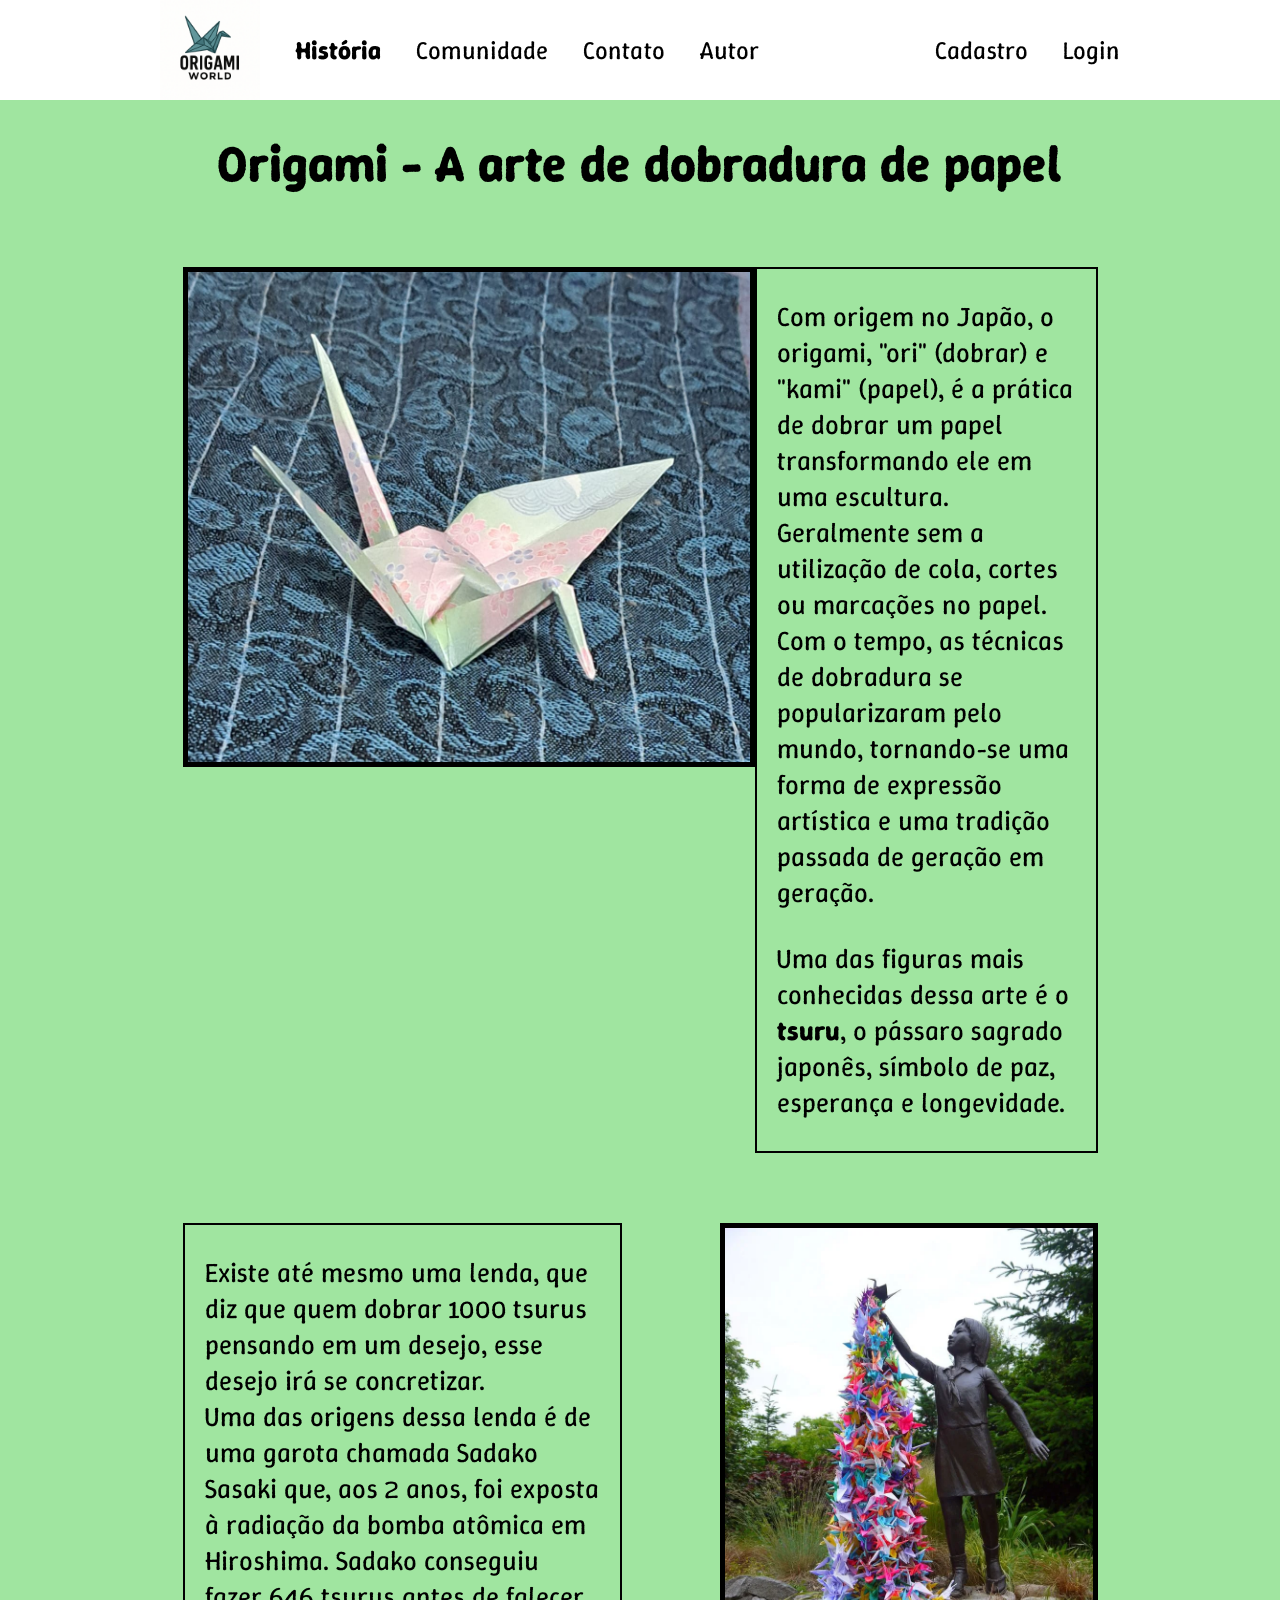
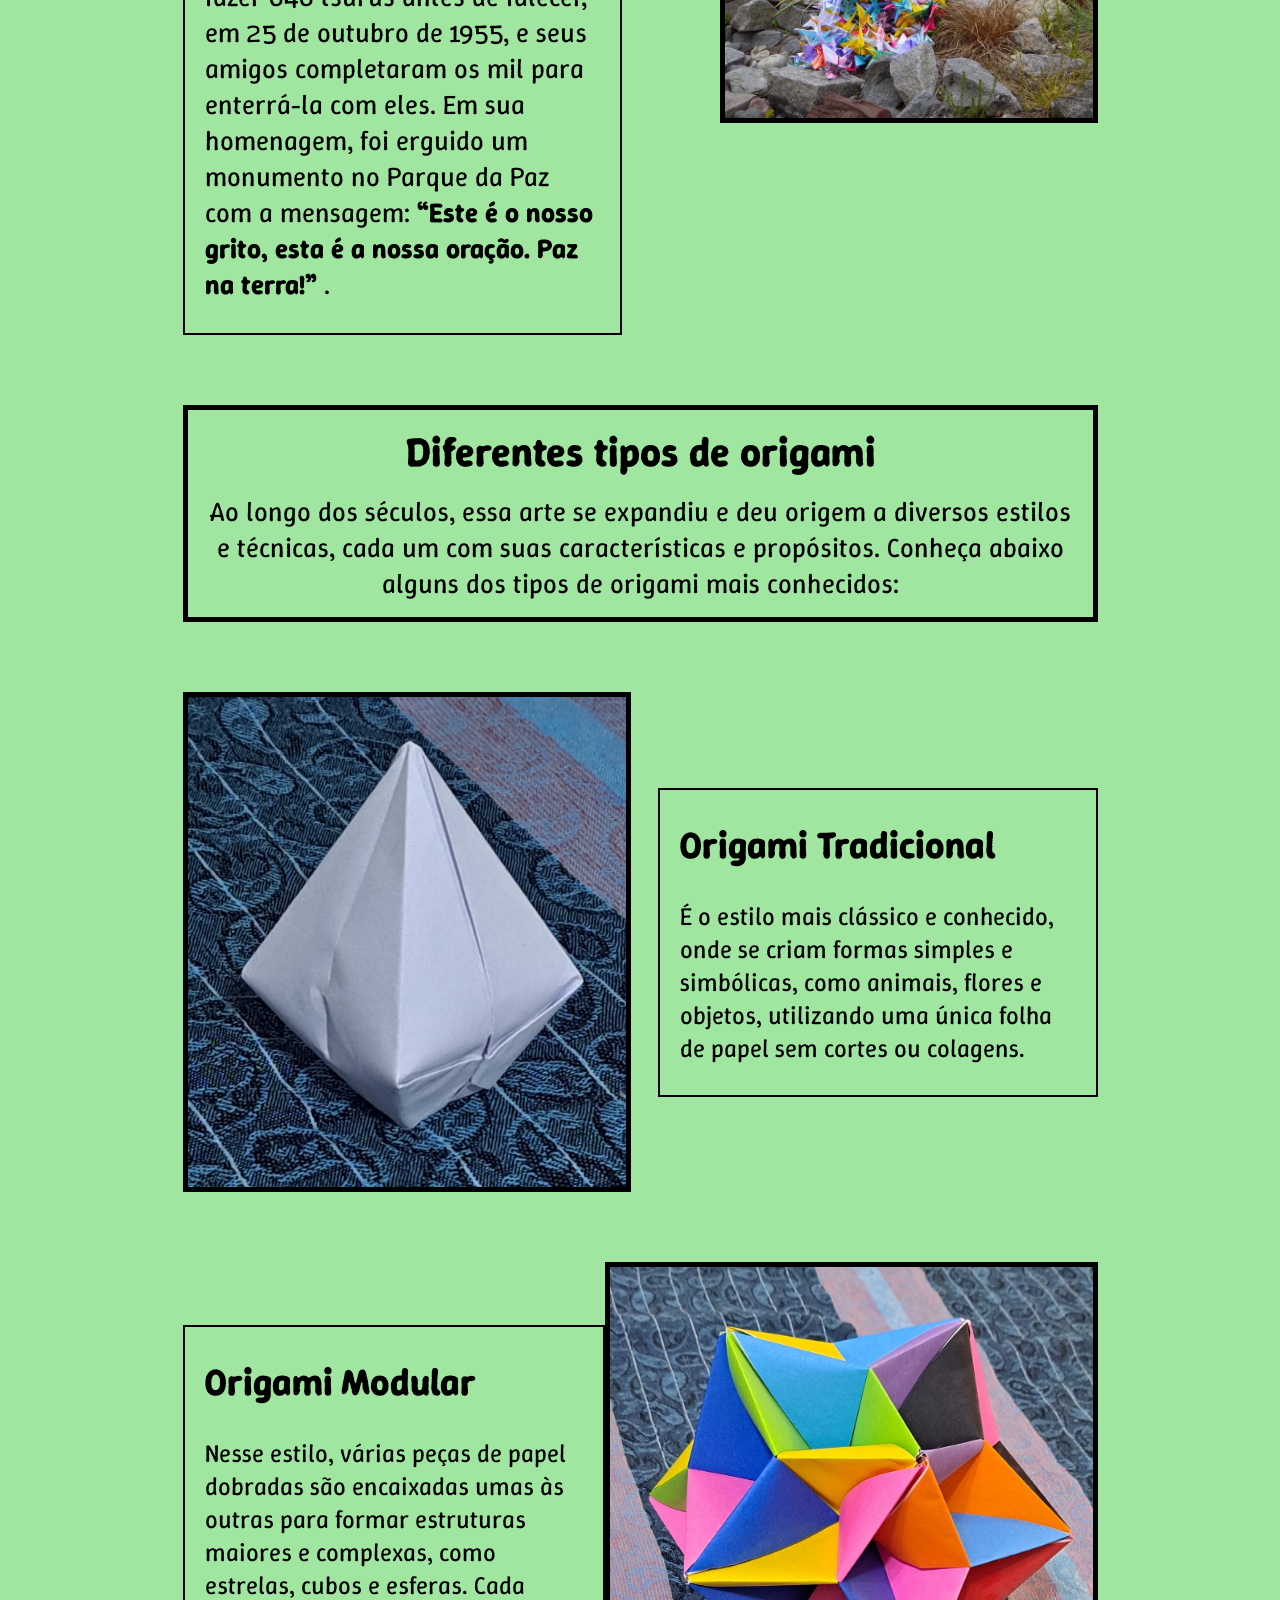
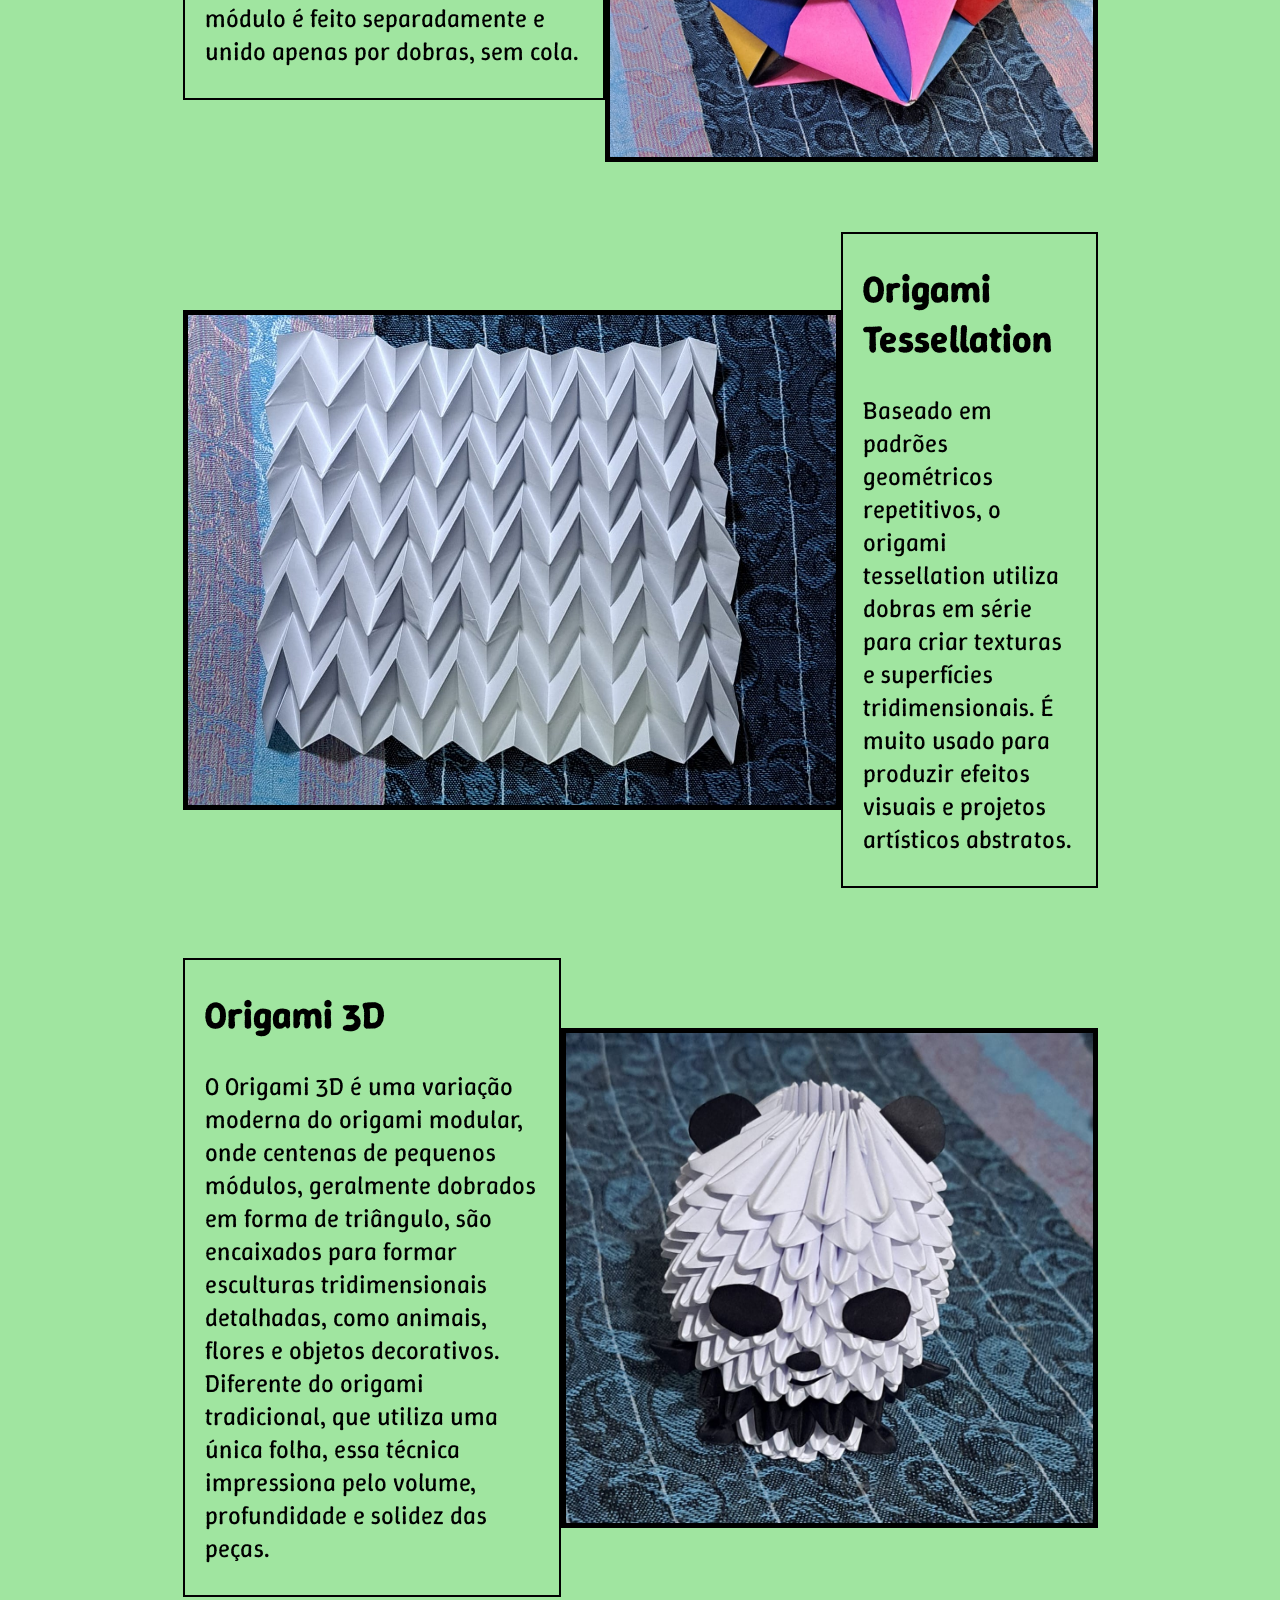
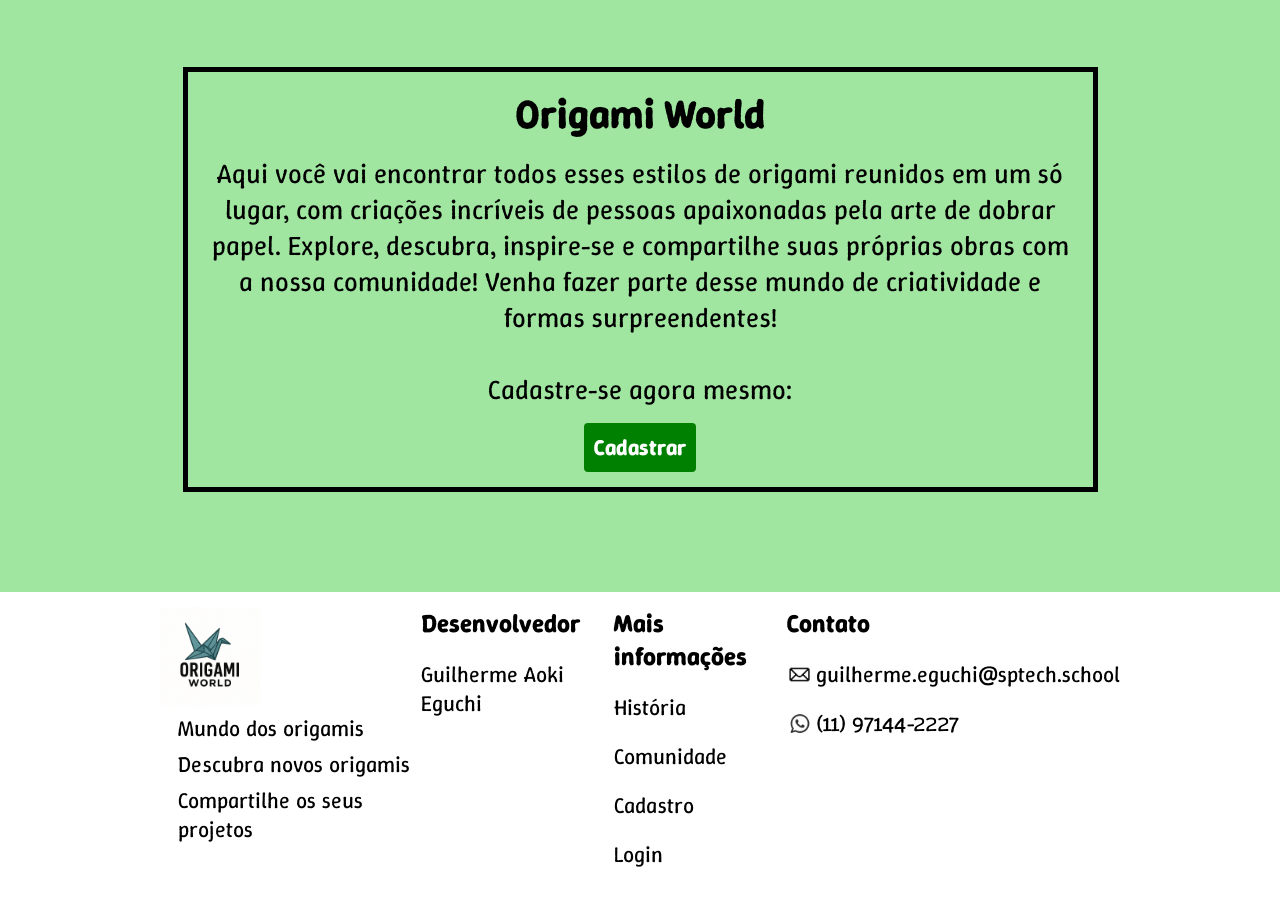
==== web-data-viz/public/index.html @ 6a844fc5 "Documentação Contexto, Objetivo e Justificativa. Colocando o site no web-data-viz" ====
<!DOCTYPE html>
<html lang="en">

<head>
    <meta charset="UTF-8">
    <meta name="viewport" content="width=device-width, initial-scale=1.0">
    <title>Página inicial</title>
    <link rel="stylesheet" href="./css/style.css">
</head>

<body>
    <header>
        <nav class="navbar_esquerda">
            <a href="index.html"><img class="logo" src="./img/logo.png" alt="logo"></a>
            <li class="agora">
                <a href="index.html">História</a>
            </li>
            <li>
                <a href="comunidade.html">Comunidade</a>
            </li>
            <li>
                <a href="#contato">Contato</a>
            </li>
            <li>
                <a href="autor.html">Autor</a>
            </li>
        </nav>
        <nav class="navbar_direita">
            <li>
                <a href="cadastro.html">Cadastro</a>
            </li>
            <li>
                <a href="login.html">Login</a>
            </li>
        </nav>
    </header>

    <main class="historia">
        <h1>Origami - A arte de dobradura de papel</h1>
        <div class="main_tsuru">
            <img class="main_img" src="./img/tsuru.jpeg" alt="">
            <div class="borda">
                <p>Com origem no Japão, o origami, "ori" (dobrar) e "kami" (papel), é a prática de dobrar um papel
                    transformando ele em uma escultura. Geralmente sem a utilização de cola, cortes ou marcações no
                    papel.
                    Com o tempo, as técnicas de dobradura se popularizaram pelo mundo, tornando-se uma forma de
                    expressão
                    artística e uma tradição passada de geração em geração.</p>
                <p>Uma das figuras mais conhecidas dessa
                    arte é o <b>tsuru</b>, o pássaro sagrado japonês, símbolo de paz, esperança e longevidade.</p>
            </div>
        </div>
        <div class="main_tsuru">
            <div class="borda">
                <p>Existe até mesmo uma lenda, que diz que quem dobrar 1000 tsurus pensando em um desejo, esse desejo irá se concretizar. <br>
                    Uma das origens dessa lenda é de uma garota chamada Sadako Sasaki que, aos 2 anos, foi exposta à radiação da bomba 
                    atômica em Hiroshima. Sadako conseguiu fazer 646 tsurus antes de falecer, em 25 de outubro de 1955, e seus amigos completaram 
                    os mil para enterrá-la com eles. Em sua homenagem, foi erguido um monumento no Parque da Paz com a mensagem: <b>“Este é o nosso 
                    grito, esta é a nossa oração. Paz na terra!”</b> .
                </p>
            </div>
            <img class="main_img" src="./img/sadako_sasaki.webp" alt="">
        </div>
        <div class="diferente_tipo">
            <h2>Diferentes tipos de origami</h2>
            <p>Ao longo dos séculos, essa arte se expandiu e deu origem a diversos estilos e técnicas, cada um com suas
                características e propósitos. Conheça abaixo alguns dos tipos de origami mais conhecidos:</p>
        </div>
        <div class="origami_tipo">
            <img class="main_img" src="./img/tradicional.jpeg" alt="">
            <div class="borda">
                <h2>Origami Tradicional</h2>
                <p>É o estilo mais clássico e conhecido, onde se criam formas simples e simbólicas, como animais, flores
                    e objetos, utilizando uma única folha de papel sem cortes ou colagens.</p>
            </div>
        </div>
        <div class="origami_tipo">
            <div class="borda">
                <h2>Origami Modular</h2>
                <p>Nesse estilo, várias peças de papel dobradas são encaixadas umas às outras para formar estruturas
                    maiores e complexas, como estrelas, cubos e esferas. Cada módulo é feito separadamente e unido
                    apenas por dobras, sem cola.</p>
            </div>
            <img class="main_img" src="./img/modular.jpeg" alt="">
        </div>
        <div class="origami_tipo">
            <img class="main_img" src="./img/tessellation.jpeg" alt="">
            <div class="borda">
                <h2>Origami Tessellation</h2>
                <p>Baseado em padrões geométricos repetitivos, o origami tessellation utiliza dobras em série para criar
                    texturas e superfícies tridimensionais. É muito usado para produzir efeitos visuais e projetos
                    artísticos abstratos.</p>
            </div>
        </div>
        <div class="origami_tipo">
            <div class="borda">
                <h2>Origami 3D</h2>
                <p>O Origami 3D é uma variação moderna do origami modular, onde centenas de pequenos módulos, geralmente
                    dobrados em forma de triângulo, são encaixados para formar esculturas tridimensionais detalhadas,
                    como animais, flores e objetos decorativos. Diferente do origami tradicional, que utiliza uma única
                    folha, essa técnica impressiona pelo volume, profundidade e solidez das peças.</p>
            </div>
            <img class="main_img" src="./img/deBugger.jpeg" alt="">
        </div>
        <div class="diferente_tipo">
            <h2>Origami World</h2>
            <p>Aqui você vai encontrar todos esses estilos de origami reunidos em um só lugar, com criações incríveis de
                pessoas apaixonadas pela arte de dobrar papel. Explore, descubra, inspire-se e compartilhe suas próprias
                obras com a nossa comunidade! Venha fazer parte desse mundo de criatividade e formas surpreendentes!<br>
                <br> Cadastre-se agora mesmo:
            </p>
            <button onclick="irParaCadastro()">Cadastrar</button>
        </div>
    </main>

    <footer>
        <div class="footer_descricao">
            <a href="index.html"><img class="logo" src="./img/logo.png" alt="logo"></a>
            <div class="frase">
                <p>Mundo dos origamis</p>
                <p>Descubra novos origamis</p>
                <p>Compartilhe os seus projetos</p>
            </div>
        </div>
        <div class="footer_fundador">
            <h6>Desenvolvedor</h6>
            <a href="autor.html">Guilherme Aoki Eguchi</a>
        </div>
        <div class="footer_informacao">
            <h6>Mais informações</h6>
            <a href="index.html">História</a>
            <a href="comunidade.html">Comunidade</a>
            <a href="cadastro.html">Cadastro</a>
            <a href="login.html">Login</a>
        </div>
        <div class="footer_contato" id="contato">
            <h6>Contato</h6>
            <p><img src="./img/email.jpg" alt="">guilherme.eguchi@sptech.school</p>
            <p><img src="./img/whatsapp.webp" alt="">(11) 97144-2227</p>
        </div>
    </footer>
</body>

<script>
    function irParaCadastro() {
        window.location = './cadastro.html';
    }
</script>

</html>
---- web-data-viz/public/css/style.css ----
@import url('https://fonts.googleapis.com/css2?family=Winky+Rough:ital,wght@0,300..900;1,300..900&display=swap');

* {
    margin: 0;
    padding: 0;
    box-sizing: border-box;
    text-decoration: none;
}

body {
    font-size: 100%;
    font-family: "Winky Rough", sans-serif;
}

:root {
    --tamanho_header: 100%;
    --tamanho_footer: 100%;
    --tamanho_main: calc(100vh - var(--tamanho_header) - var(--tamanho_footer) - 2px);
}

a {
    color: black;
}

.agora {
    font-weight: 700;
}

.logo {
    height: 100px;
    width: 100px;
}

/* HEADER */
header {
    display: flex;
    flex-direction: row;
    align-items: center;
    justify-content: space-between;
    padding: 0px 160px;
    height: var(--tamanho_header);
    background-color: white;
    font-size: 25px;
    position: sticky;
    top: 0;
    z-index: 10;
}

header a {
    height: 100px;
}

header .navbar_esquerda {
    display: flex;
    flex-direction: row;
    align-items: center;
    list-style: none;
    gap: 35px;
}

header .navbar_direita {
    display: flex;
    flex-direction: row;
    gap: 35px;
    list-style: none;
}

/* MAIN HISTÓRIA */
.historia {
    height: var(--tamanho_main);
    background-color: #a0e5a0;
    padding: 30px;
    padding-bottom: 100px;
    display: flex;
    flex-direction: column;
    align-items: center;
    gap: 70px;
}

.main_img {
    height: 500px;
    border: black solid 5px;
}

.main_tsuru {
    display: flex;
    flex-direction: row;
    width: 75%;
    justify-content: space-between;
    align-items: start;
}

.diferente_tipo {
    display: flex;
    flex-direction: column;
    width: 75%;
    align-items: center;
    font-size: 27px;
    text-align: center;
    border: black solid 5px;
    padding: 15px;
    gap: 15px;
}

.main_tsuru p {
    font-size: 27px;
}

.historia .borda {
    display: flex;
    flex-direction: column;
    font-size: 25px;
    border: black solid 2px;
    padding: 30px 20px;
    gap: 30px;
    width: 48%;
}

.origami_tipo {
    display: flex;
    flex-direction: row;
    width: 75%;
    justify-content: space-between;
    align-items: center;
}

.historia h1 {
    font-size: 50px;
}

.historia button {
    font-size: 22px;
    padding: 8px;
    background-color: green;
    color: white;
    border-radius: 4px;
    font-weight: 700;
    border: green solid 2px;
    font-family: "Winky Rough", sans-serif;
}


/* MAIN COMUNIDADE */
.comunidade {
    height: var(--tamanho_main);
    background-color: #a0e5a0;
    padding: 30px;
    padding-bottom: 100px;
    display: flex;
    flex-direction: column;
    align-items: center;
    font-size: 25px;
    gap: 40px;
}

.comunidade h1 {
    font-size: 50px;
}

.comunidade_img {
    display: flex;
    height: 500px;
    border: black solid 5px;
}

/* MAIN AUTOR */
.autor {
    height: var(--tamanho_main);
    background-color: #a0e5a0;
    padding: 30px;
    padding-bottom: 100px;
    display: flex;
    flex-direction: column;
    align-items: center;
    gap: 70px;
}

.main_autor {
    display: flex;
    flex-direction: row;
    justify-content: space-between;
    width: 90%;
}

.autor_img {
    height: 500px;
    border: black solid 5px;
}

.texto_autor {
    display: flex;
    align-items: start;
    font-size: 25px;
    width: 50%;
}

.autor h1 {
    border-bottom: black solid 3px;
}

/* SEM LOGIN */

.sem_login {
    display: flex;
    flex-direction: column;
    align-items: center;
    gap: 80px;
    width: 90%;
}

.sem_login button {
    font-size: 22px;
    padding: 8px;
    background-color: green;
    color: white;
    border-radius: 4px;
    font-weight: 700;
    border: green solid 2px;
    font-family: "Winky Rough", sans-serif;
}

.sem_login .exemplo1 {
    display: flex;
    flex-direction: row;
    width: 90%;
    justify-content: space-around;
    align-items: start;
}

.sem_login .exemplo1 .texto {
    display: flex;
    flex-direction: column;
    border: black solid 2px;
    padding: 20px 10px;
    width: 40%;
}

.sem_login .exemplo2 {
    display: flex;
    flex-direction: row;
    width: 90%;
    justify-content: space-around;
    align-items: start;
}

.sem_login .exemplo2 .texto {
    display: flex;
    flex-direction: column;
    border: black solid 2px;
    padding: 20px 10px;
    width: 40%;
}


/* COM LOGIN */

.com_login {
    display: none;
    width: 40%;
    justify-content: space-around;
    align-items: center;
}

.com_login select {
    font-size: 18px;
    height: 30px;
    width: 28%;
    border-radius: 8px;
    border: black solid 1px;
    font-family: "Winky Rough", sans-serif;
}

.com_login #ipt_pesquisar {
    font-size: 18px;
    width: 40%;
    height: 30px;
    border-radius: 8px;
    border: black solid 1px;
    font-family: "Winky Rough", sans-serif;
    text-align: center;
}

.com_login button {
    width: 30px;
    height: 30px;
}



/* MAIN CADASTRO */

.cadastro {
    height: var(--tamanho_main);
    background-color: #a0e5a0;
    padding: 50px 30px;
    display: flex;
    flex-direction: column;
    align-items: center;
    font-size: 27px;
    font-family: "Winky Rough", sans-serif;
}

.cadastro .caixa {
    display: flex;
    flex-direction: column;
    align-items: center;
    gap: 10px;
    background-color:#f5f3eb;
    color: #000000;
    width: 30%;
    height: 100%;
    padding: 30px;
    border-radius: 30px;
}

.cadastro .caixa input {
    width: 50%;
    text-align: center;
    font-size: 22px;
    height: 40px;
    background-color: #b2e2b1;
    color: #276927;
    font-weight: 700;
    border: black solid 1px;
    border-radius: 8px;
    font-family: "Winky Rough", sans-serif;
}

.cadastro button {
    font-size: 25px;
    padding: 8px;
    background-color: green;
    color: white;
    border-radius: 4px;
    font-weight: 700;
    border: green solid 2px;
    font-family: "Winky Rough", sans-serif;
}


/* MAIN LOGIN */

.login {
    height: var(--tamanho_main);
    background-color: #a0e5a0;
    padding: 50px 30px;
    display: flex;
    flex-direction: column;
    align-items: center;
    font-size: 27px
}

.login .caixa {
    display: flex;
    flex-direction: column;
    align-items: center;
    gap: 10px;
    background-color:#f5f3eb;
    color: #000000;
    width: 30%;
    height: 100%;
    padding: 30px;
    border-radius: 30px;
}

.login .caixa input {
    width: 50%;
    text-align: center;
    font-size: 22px;
    height: 40px;
    background-color: #b2e2b1;
    color: #276927;
    font-weight: 700;
    border: black solid 1px;
    border-radius: 8px;
    font-family: "Winky Rough", sans-serif;
}

.login #senha {
    display: flex;
    align-items: center;
    width: 50%;
    justify-content: end;
}

.login #senha input {
    width: 100%;
}

.login #senha button {
    margin-right: 8px;
    font-size: 25px;
    position: absolute;
    background: none;
    border: none;
}

.login #login {
    font-size: 25px;
    padding: 8px;
    background-color: green;
    color: white;
    border-radius: 4px;
    font-weight: 700;
    border: green solid 2px;
    font-family: "Winky Rough", sans-serif;
}

.login #login:hover {
    cursor: pointer;
    color: black;
    border: black solid 2px;
    background-color: #a0e5a0;
    transition: 0.8s;
}

.login .sem_cadastro {
    display: flex;
    flex-direction: column;
    align-items: center;
    font-size: 20px;
}

.login .sem_cadastro a {
    text-decoration: underline;
}

.cadastro .com_login {
    display: flex;
    flex-direction: column;
    align-items: center;
    width: 100%;
    font-size: 20px;
}

.cadastro .com_login a {
    text-decoration: underline;
}

button:hover {
    cursor: pointer;
    color: black;
    border: black solid 2px;
    background-color: #a0e5a0;
    transition: 0.8s;
}

#navbar_sair {
    display: none;
    align-items: center;
}

/* FOOTER */

footer {
    display: flex;
    flex-direction: row;
    justify-content: space-between;
    padding: 0px 160px;
    margin-top: 15px;
    margin-bottom: 30px;
    height: var(--tamanho_footer);
    background-color: white;
    font-size: 22px;
}

footer h6 {
    font-size: 25px;
}

.footer_descricao .frase {
    display: flex;
    flex-direction: column;
    margin-left: 18px;
    gap: 7px;
}

.footer_fundador {
    display: flex;
    flex-direction: column;
    gap: 20px;
}

.footer_informacao {
    display: flex;
    flex-direction: column;
    gap: 20px;
}

.footer_contato img {
    height: 25px;
}

.footer_contato {
    display: flex;
    flex-direction: column;
    gap: 20px;
}

.footer_contato p {
    display: flex;
    align-items: center;
    gap: 4px;
}
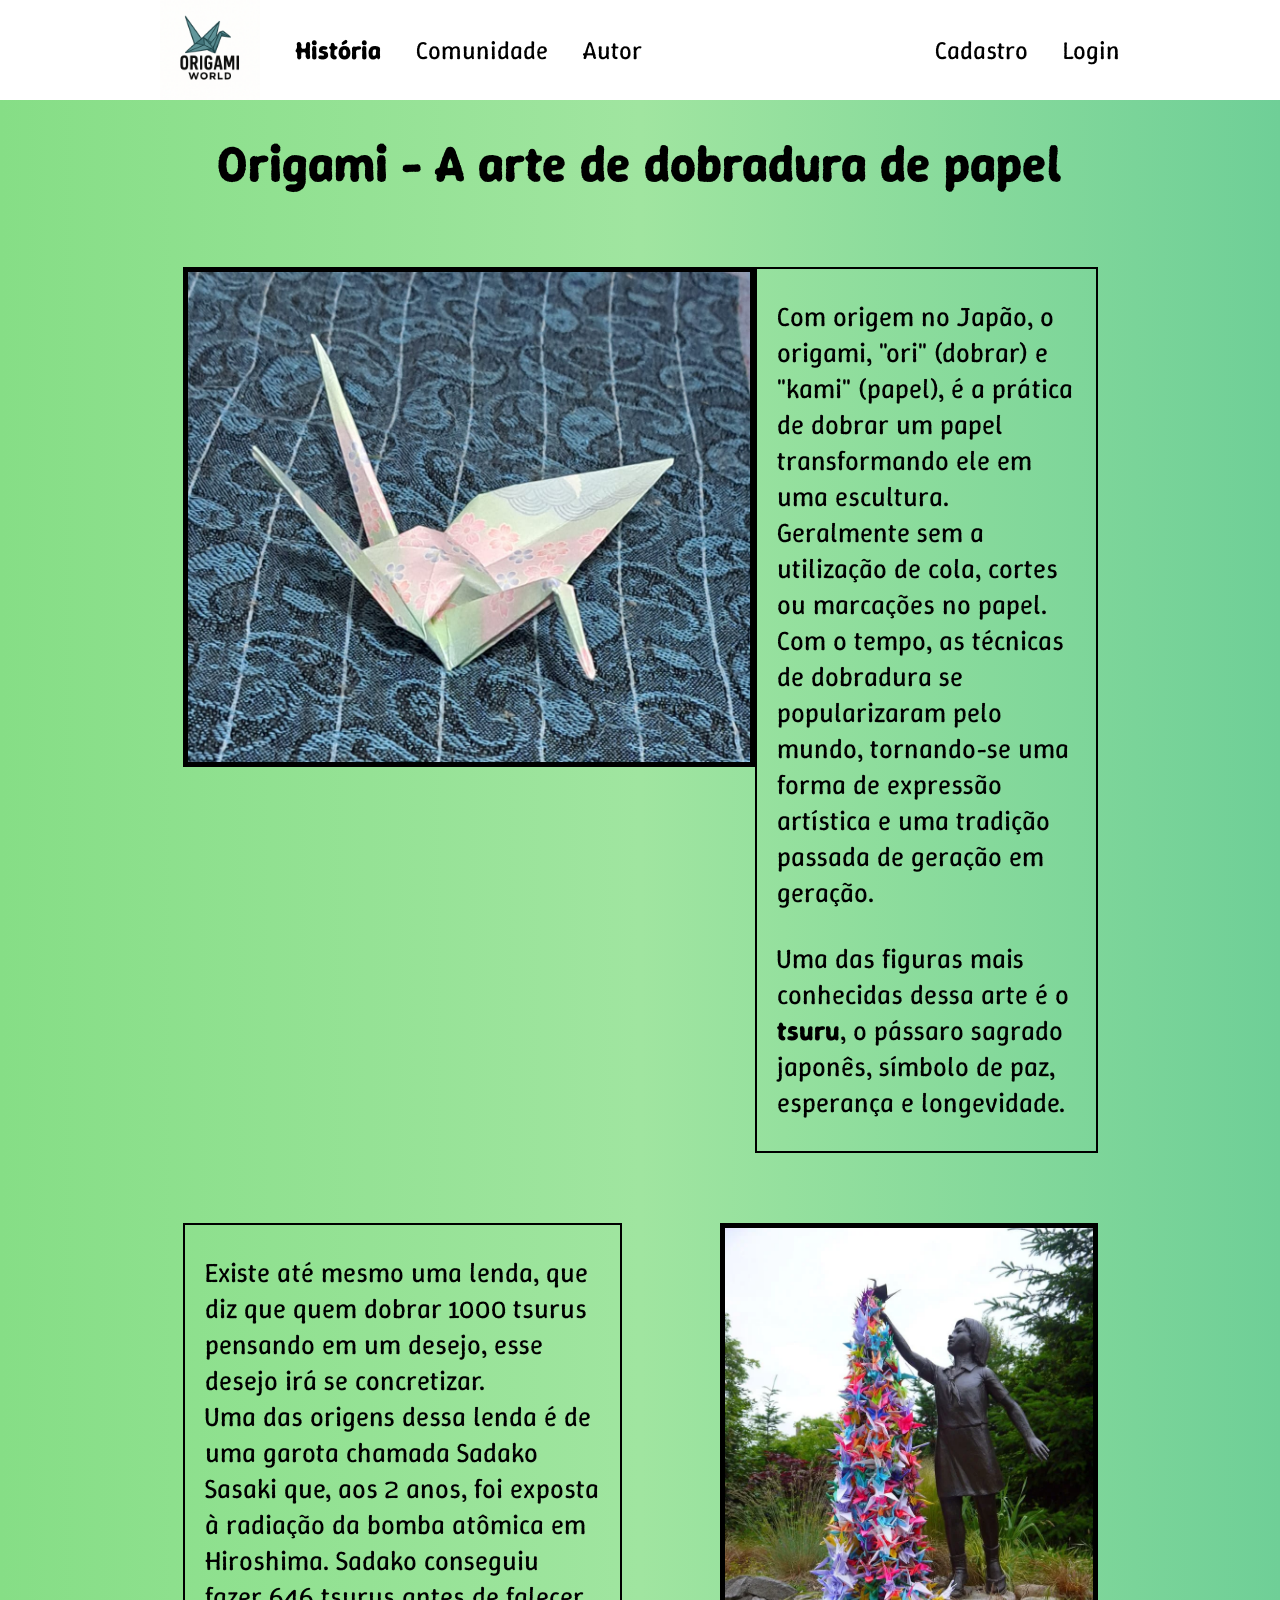
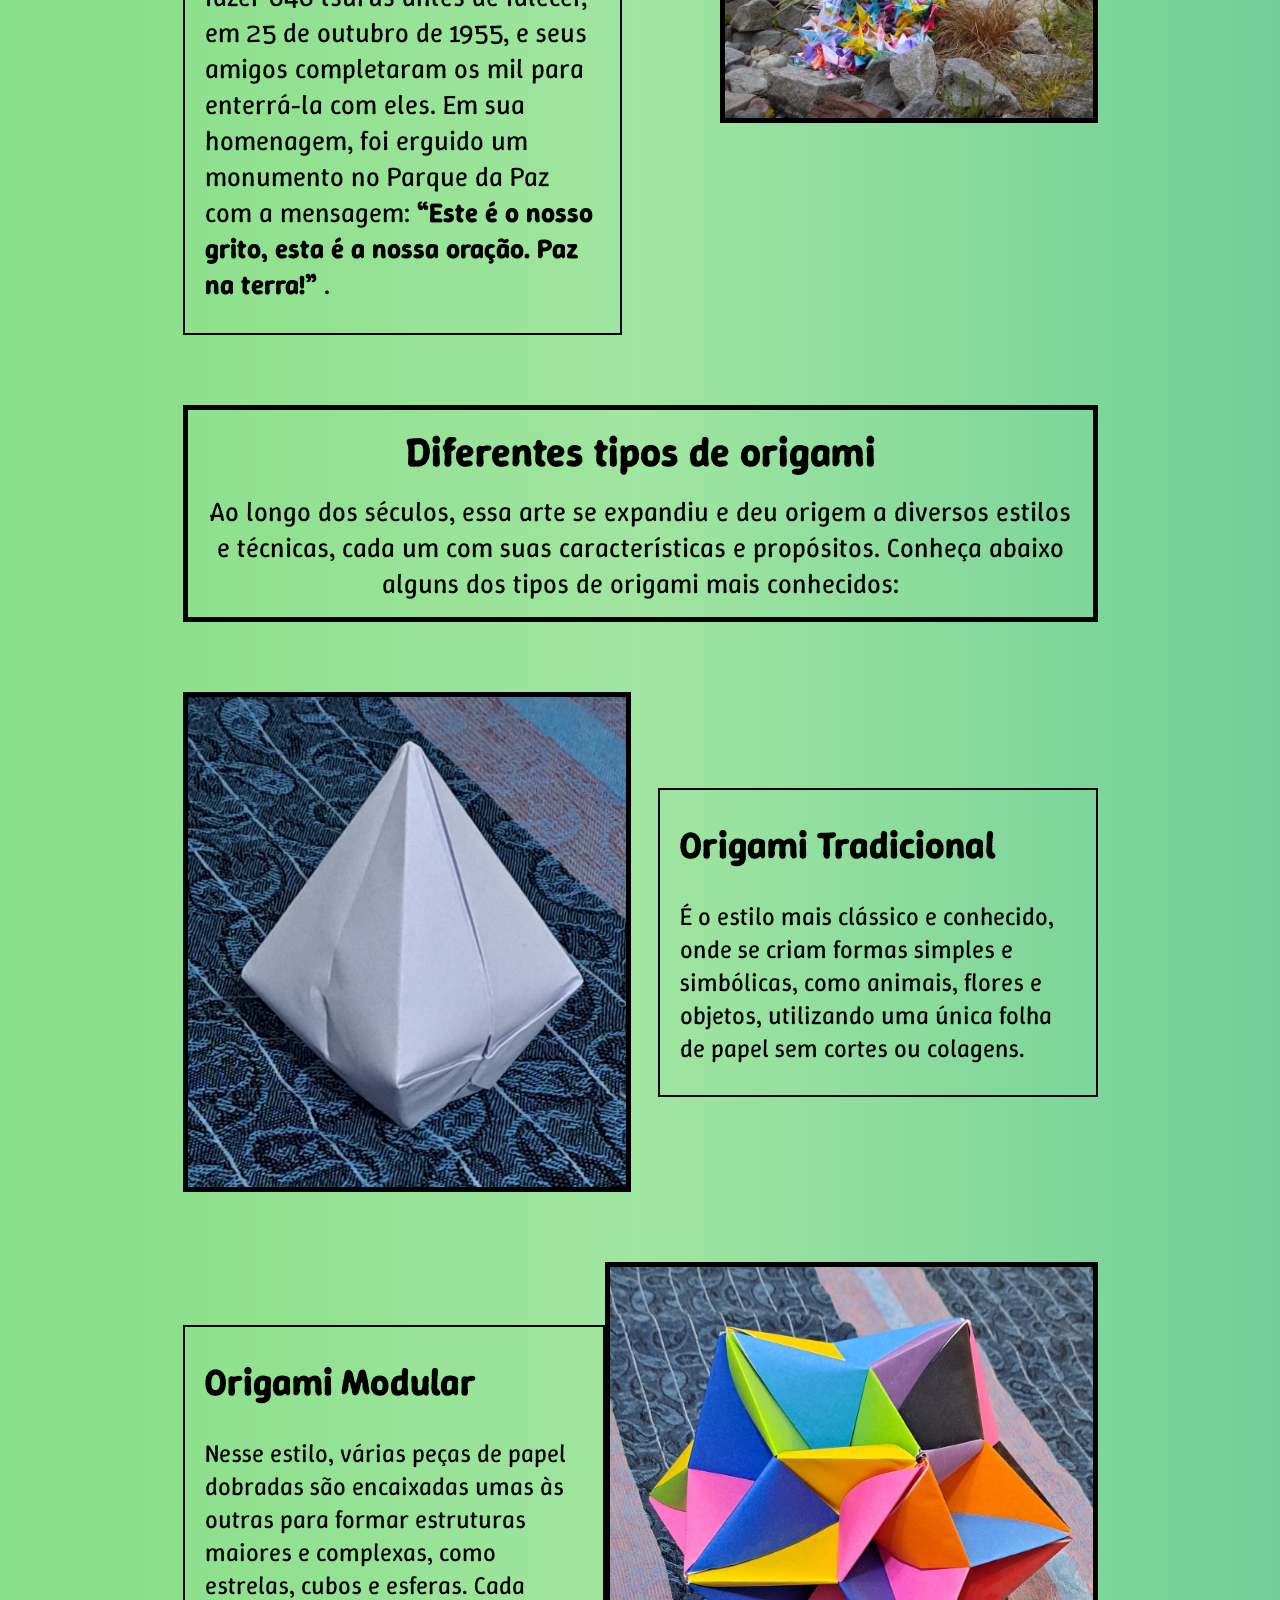
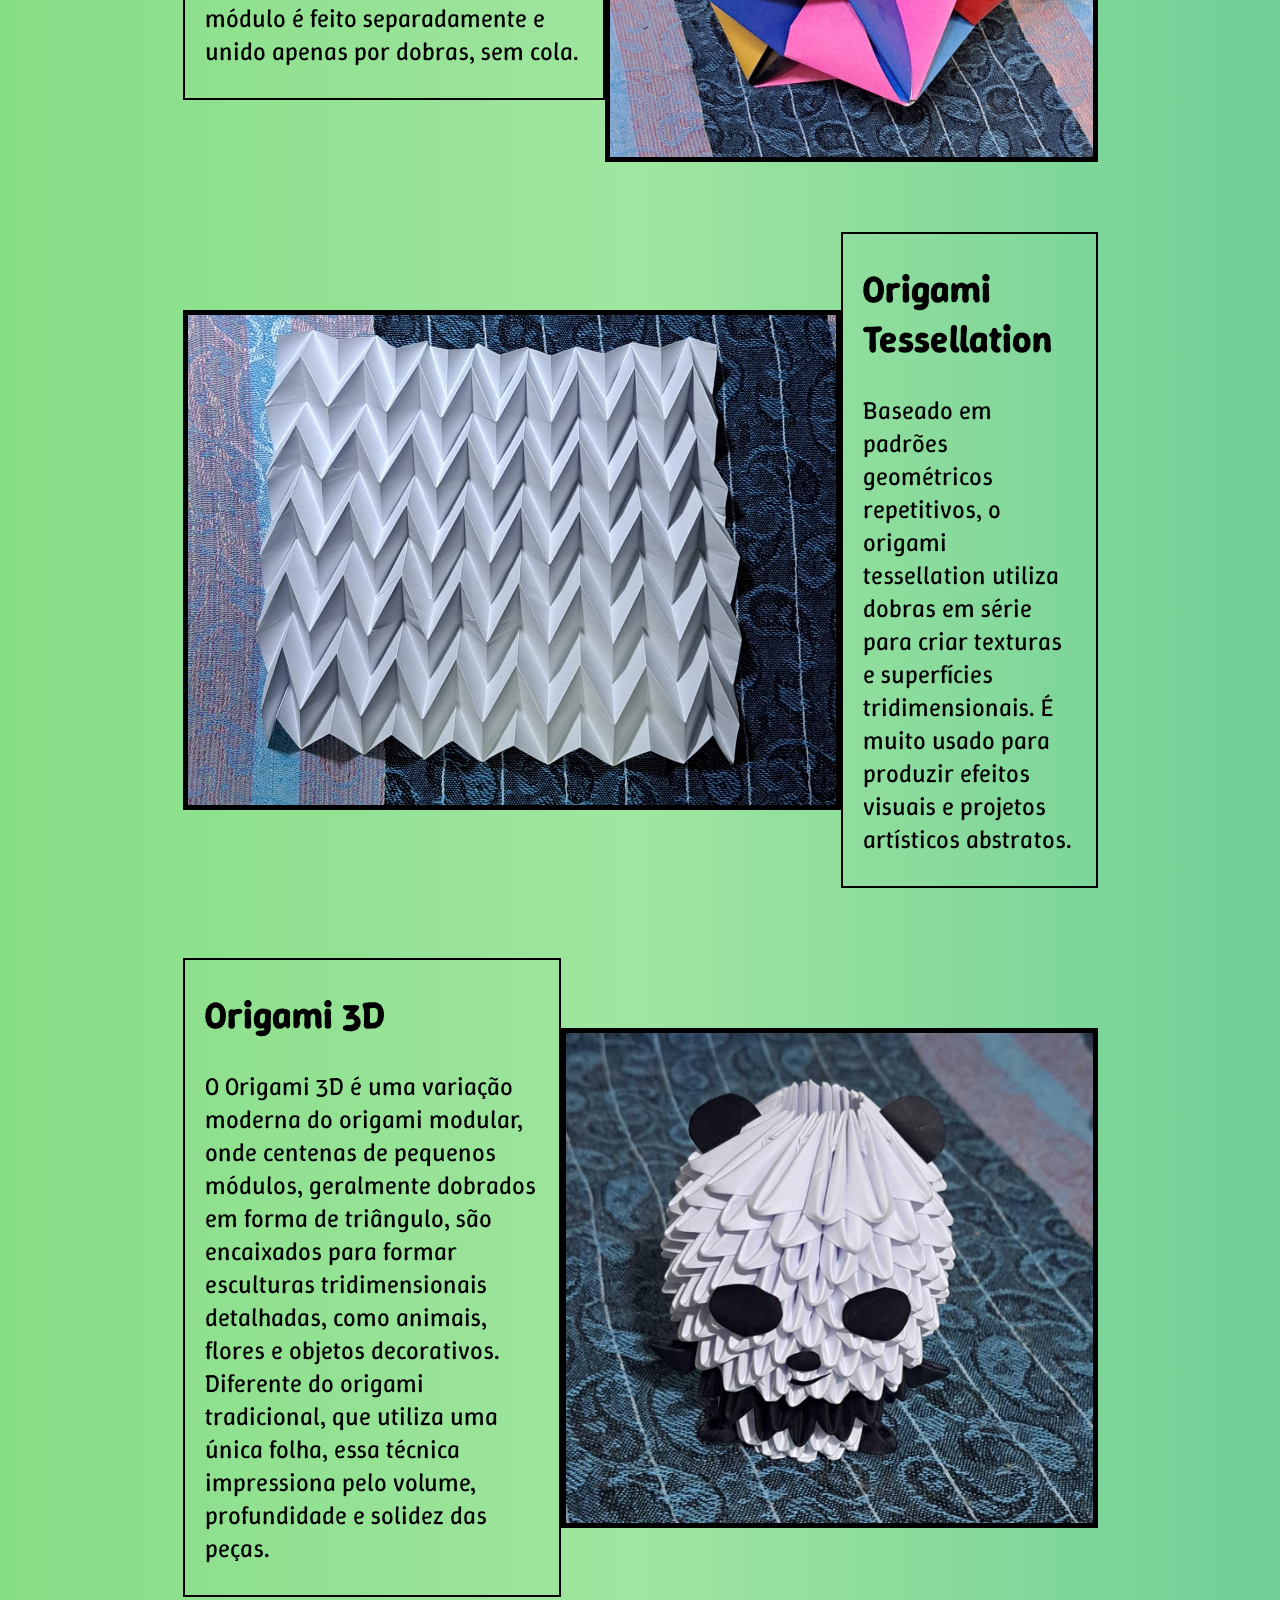
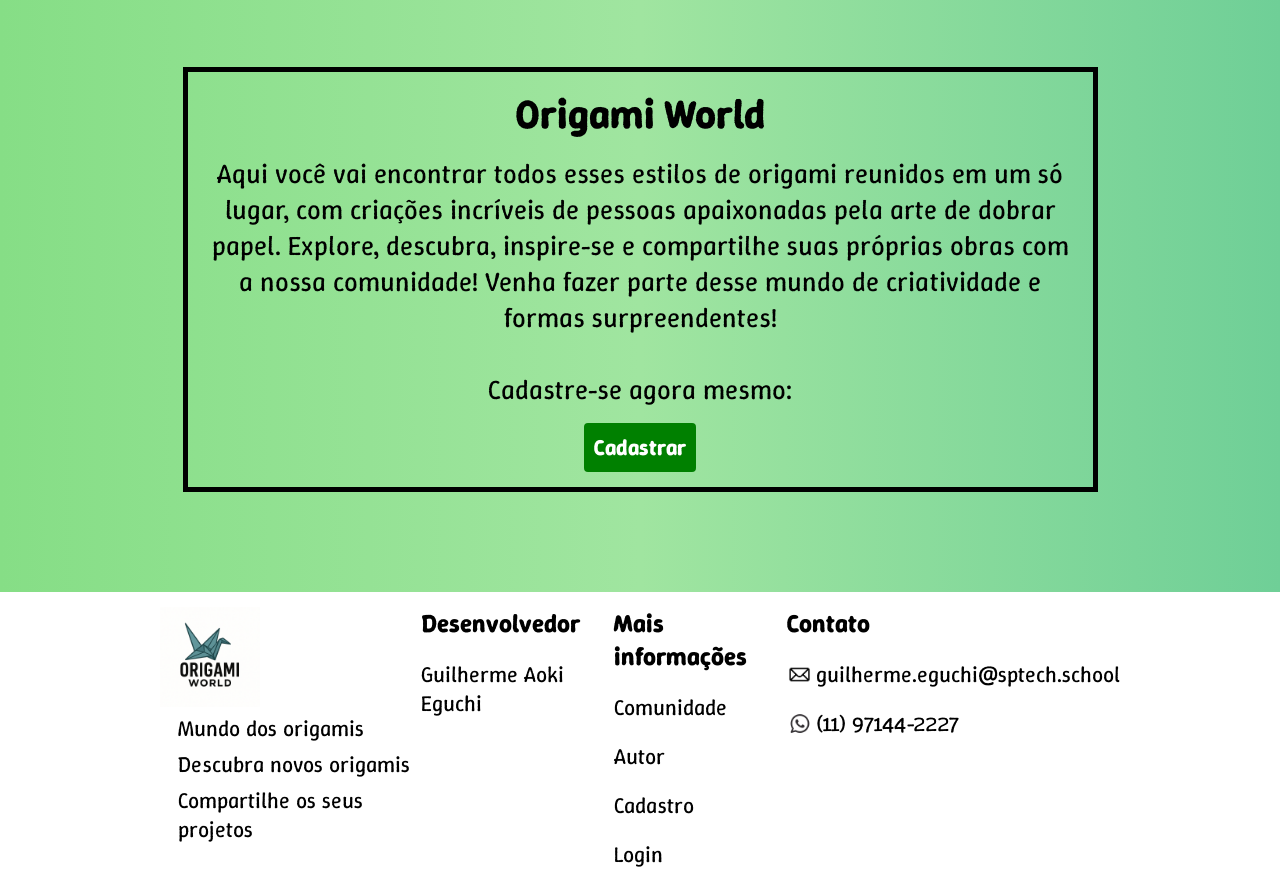
==== commit e4615637: "Alterando a cor de fundo" ====
--- a/web-data-viz/public/index.html
+++ b/web-data-viz/public/index.html
@@ -17,9 +17,6 @@
             </li>
             <li>
                 <a href="comunidade.html">Comunidade</a>
-            </li>
-            <li>
-                <a href="#contato">Contato</a>
             </li>
             <li>
                 <a href="autor.html">Autor</a>
@@ -128,12 +125,12 @@
         </div>
         <div class="footer_informacao">
             <h6>Mais informações</h6>
-            <a href="index.html">História</a>
             <a href="comunidade.html">Comunidade</a>
+            <a href="autor.html">Autor</a>
             <a href="cadastro.html">Cadastro</a>
             <a href="login.html">Login</a>
         </div>
-        <div class="footer_contato" id="contato">
+        <div class="footer_contato">
             <h6>Contato</h6>
             <p><img src="./img/email.jpg" alt="">guilherme.eguchi@sptech.school</p>
             <p><img src="./img/whatsapp.webp" alt="">(11) 97144-2227</p>
--- a/web-data-viz/public/css/style.css
+++ b/web-data-viz/public/css/style.css
@@ -5,17 +5,17 @@
     padding: 0;
     box-sizing: border-box;
     text-decoration: none;
+    font-family: "Winky Rough", sans-serif;
 }
 
 body {
     font-size: 100%;
-    font-family: "Winky Rough", sans-serif;
 }
 
 :root {
-    --tamanho_header: 100%;
-    --tamanho_footer: 100%;
-    --tamanho_main: calc(100vh - var(--tamanho_header) - var(--tamanho_footer) - 2px);
+    --tamanho_header: 100px;
+    --tamanho_footer: 230px;
+    --tamanho_main: calc(100% - var(--tamanho_header) - var(--tamanho_footer) - 2px);
 }
 
 a {
@@ -68,7 +68,7 @@
 /* MAIN HISTÓRIA */
 .historia {
     height: var(--tamanho_main);
-    background-color: #a0e5a0;
+    background: linear-gradient(to right, #86de86, #a0e5a0, #6fcf97);
     padding: 30px;
     padding-bottom: 100px;
     display: flex;
@@ -136,14 +136,13 @@
     border-radius: 4px;
     font-weight: 700;
     border: green solid 2px;
-    font-family: "Winky Rough", sans-serif;
 }
 
 
 /* MAIN COMUNIDADE */
 .comunidade {
     height: var(--tamanho_main);
-    background-color: #a0e5a0;
+    background: linear-gradient(to right, #86de86, #a0e5a0, #6fcf97);
     padding: 30px;
     padding-bottom: 100px;
     display: flex;
@@ -166,7 +165,7 @@
 /* MAIN AUTOR */
 .autor {
     height: var(--tamanho_main);
-    background-color: #a0e5a0;
+    background: linear-gradient(to right, #86de86, #a0e5a0, #6fcf97);
     padding: 30px;
     padding-bottom: 100px;
     display: flex;
@@ -216,7 +215,6 @@
     border-radius: 4px;
     font-weight: 700;
     border: green solid 2px;
-    font-family: "Winky Rough", sans-serif;
 }
 
 .sem_login .exemplo1 {
@@ -267,7 +265,6 @@
     width: 28%;
     border-radius: 8px;
     border: black solid 1px;
-    font-family: "Winky Rough", sans-serif;
 }
 
 .com_login #ipt_pesquisar {
@@ -276,7 +273,6 @@
     height: 30px;
     border-radius: 8px;
     border: black solid 1px;
-    font-family: "Winky Rough", sans-serif;
     text-align: center;
 }
 
@@ -286,18 +282,16 @@
 }
 
 
-
 /* MAIN CADASTRO */
 
 .cadastro {
     height: var(--tamanho_main);
-    background-color: #a0e5a0;
-    padding: 50px 30px;
+    background: linear-gradient(to right, #86de86, #a0e5a0, #6fcf97);
+    padding: 20px 30px;
     display: flex;
     flex-direction: column;
     align-items: center;
     font-size: 27px;
-    font-family: "Winky Rough", sans-serif;
 }
 
 .cadastro .caixa {
@@ -305,7 +299,7 @@
     flex-direction: column;
     align-items: center;
     gap: 10px;
-    background-color:#f5f3eb;
+    background-color: #f5f3eb;
     color: #000000;
     width: 30%;
     height: 100%;
@@ -323,7 +317,6 @@
     font-weight: 700;
     border: black solid 1px;
     border-radius: 8px;
-    font-family: "Winky Rough", sans-serif;
 }
 
 .cadastro button {
@@ -334,19 +327,23 @@
     border-radius: 4px;
     font-weight: 700;
     border: green solid 2px;
-    font-family: "Winky Rough", sans-serif;
-}
-
+}
+
+.cadastro span {
+    display: hidden;
+    font-size: 20px;
+    color: red;
+}
 
 /* MAIN LOGIN */
 
 .login {
-    height: var(--tamanho_main);
-    background-color: #a0e5a0;
-    padding: 50px 30px;
-    display: flex;
-    flex-direction: column;
-    align-items: center;
+    height: calc(96vh - var(--tamanho_header) - var(--tamanho_footer) - 7px);
+    background: linear-gradient(to right, #86de86, #a0e5a0, #6fcf97);
+    display: flex;
+    flex-direction: column;
+    align-items: center;
+    justify-content: center;
     font-size: 27px
 }
 
@@ -354,11 +351,12 @@
     display: flex;
     flex-direction: column;
     align-items: center;
+    justify-content: center;
     gap: 10px;
-    background-color:#f5f3eb;
+    background-color: #f5f3eb;
     color: #000000;
     width: 30%;
-    height: 100%;
+    height: 415px;
     padding: 30px;
     border-radius: 30px;
 }
@@ -373,7 +371,6 @@
     font-weight: 700;
     border: black solid 1px;
     border-radius: 8px;
-    font-family: "Winky Rough", sans-serif;
 }
 
 .login #senha {
@@ -403,14 +400,13 @@
     border-radius: 4px;
     font-weight: 700;
     border: green solid 2px;
-    font-family: "Winky Rough", sans-serif;
 }
 
 .login #login:hover {
     cursor: pointer;
     color: black;
     border: black solid 2px;
-    background-color: #a0e5a0;
+    background: linear-gradient(to right, #86de86, #a0e5a0, #6fcf97);
     transition: 0.8s;
 }
 
@@ -441,13 +437,27 @@
     cursor: pointer;
     color: black;
     border: black solid 2px;
-    background-color: #a0e5a0;
+    background: linear-gradient(to right, #86de86, #a0e5a0, #6fcf97);
     transition: 0.8s;
 }
 
 #navbar_sair {
     display: none;
     align-items: center;
+}
+
+.login span {
+    display: hidden;
+    font-size: 20px;
+    color: red;
+}
+
+.dash {
+    height: 80vh;
+    /* background: linear-gradient(to bottom right, #a0e5a0, #4ca64c); */
+    /* background: linear-gradient(to bottom right,#4ca64c,#a0e5a0,#83ee83,#a0e5a0,#4ca64c); */
+    background: linear-gradient(to bottom right, #b7dfb7, #a0e5a0, #6fcf97, #4ca64c);
+
 }
 
 /* FOOTER */
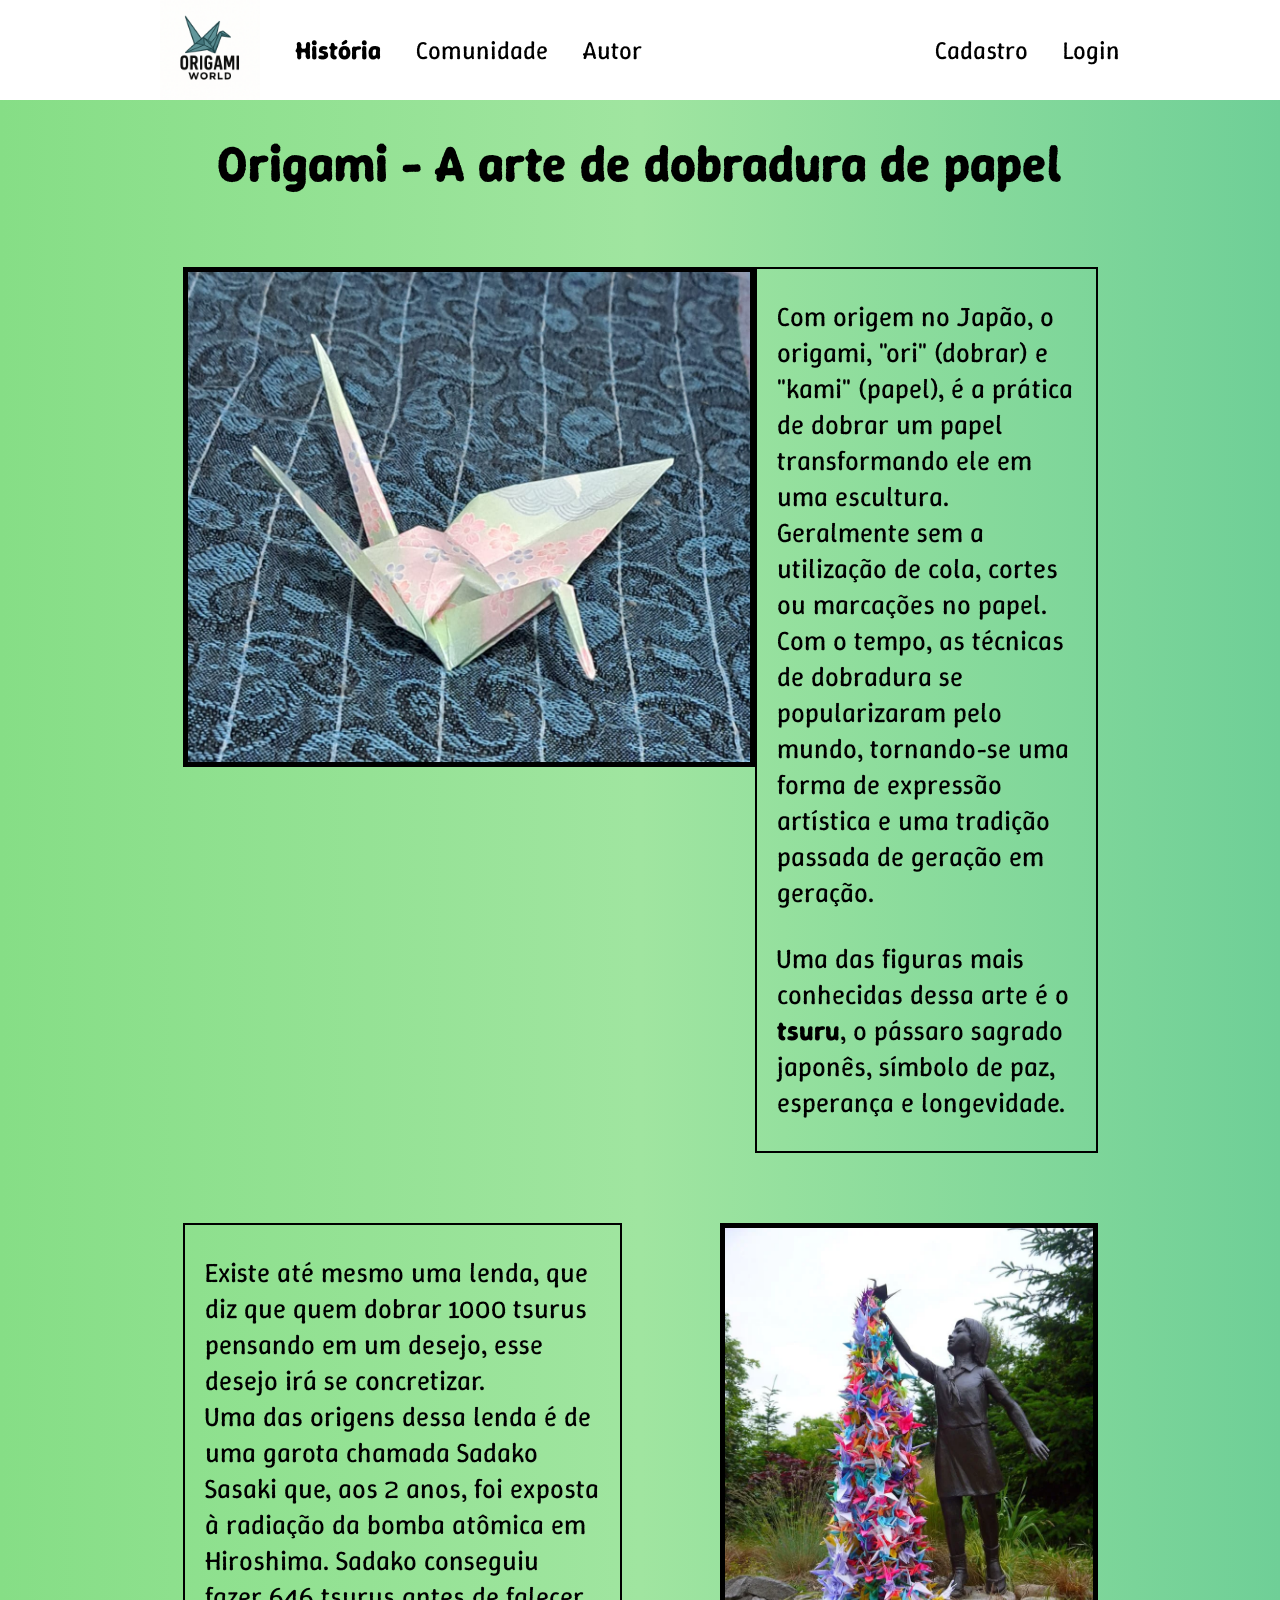
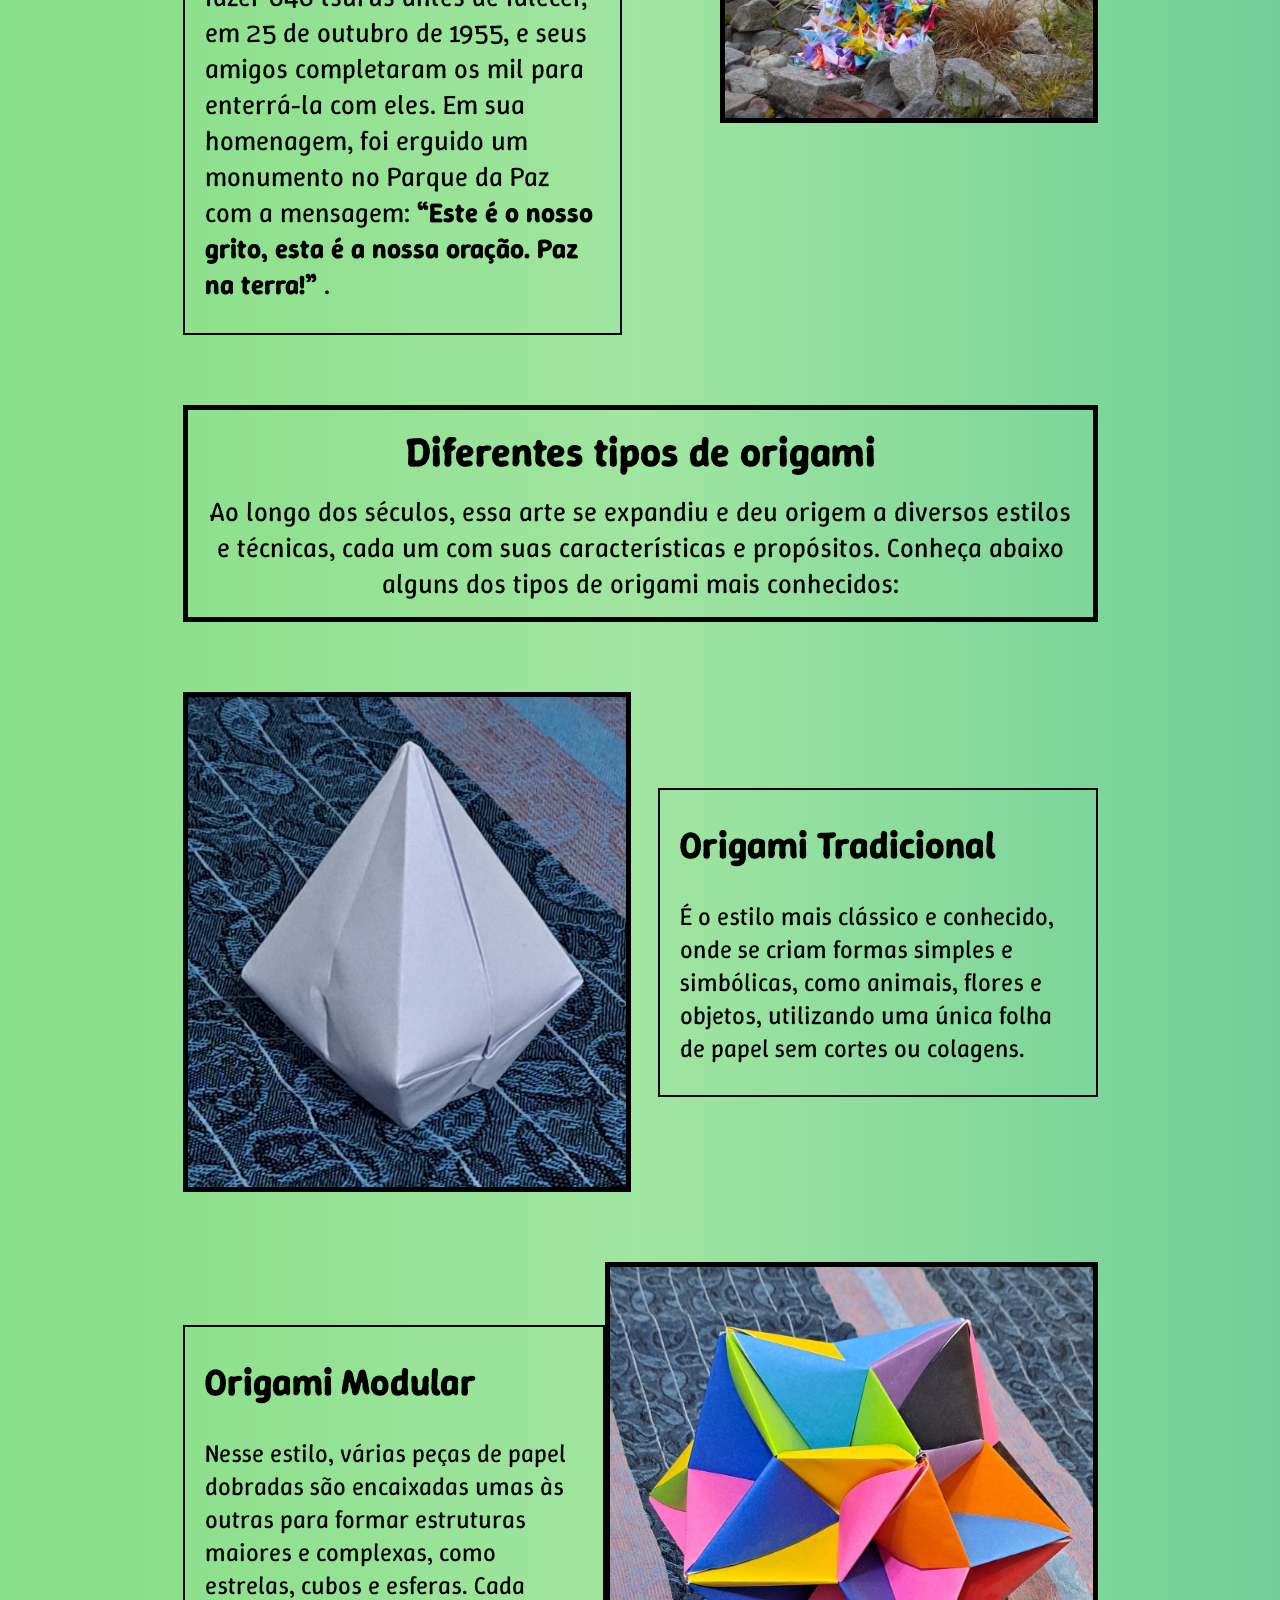
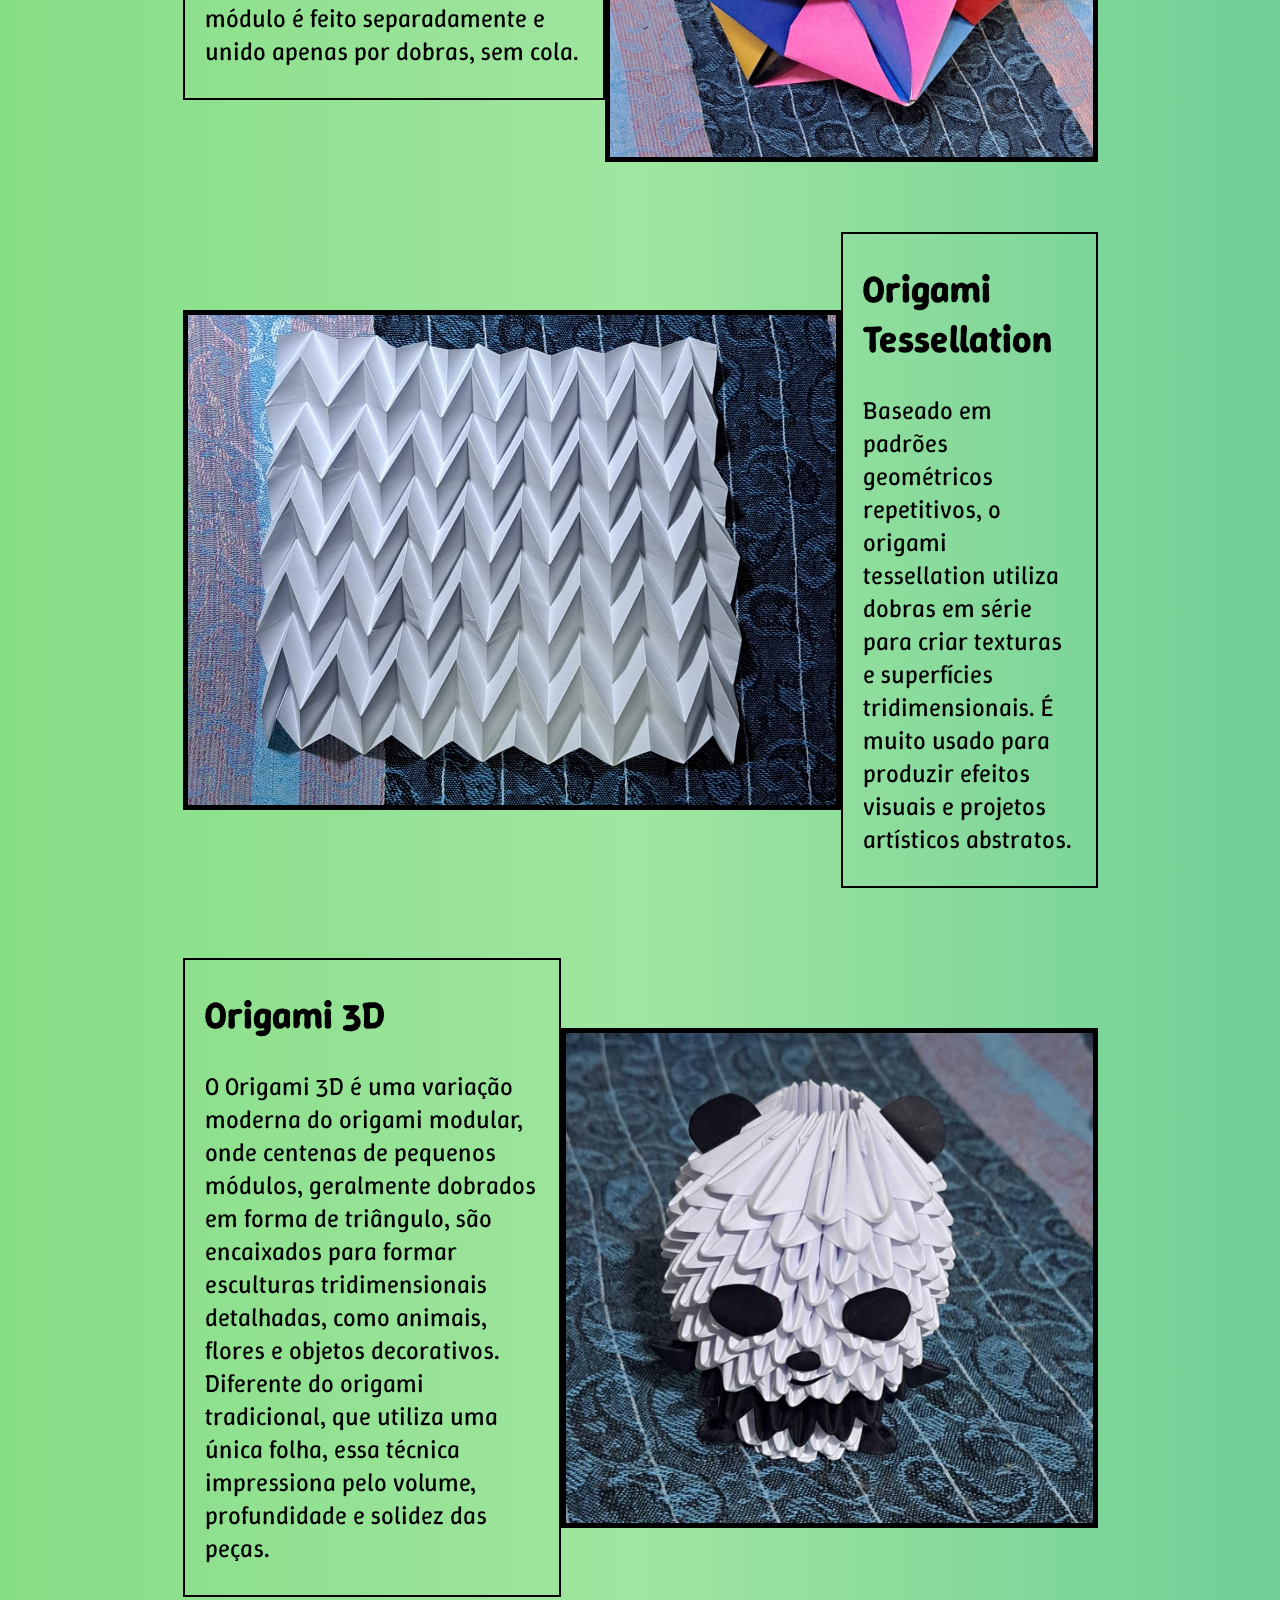
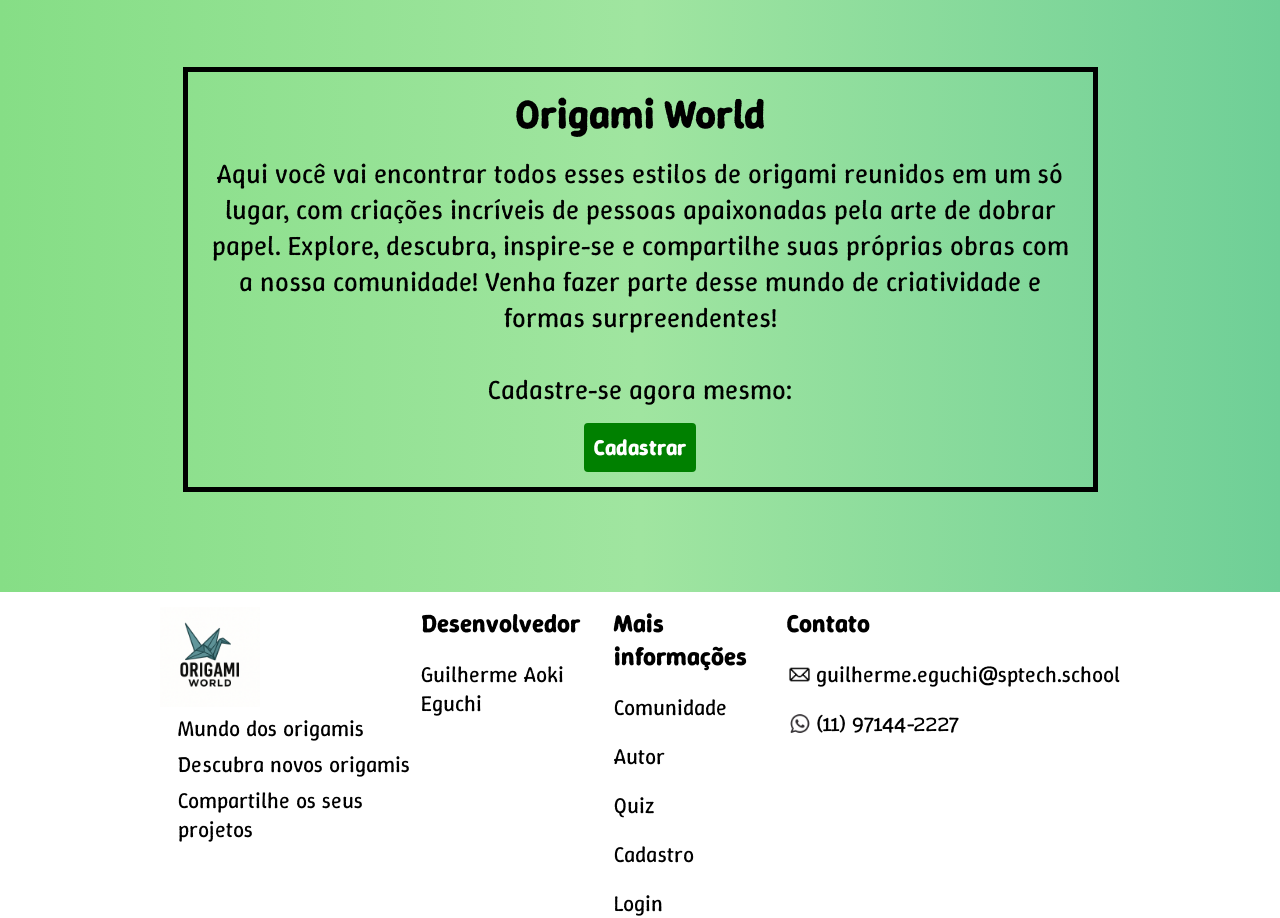
==== commit 846c6bf4: "Funcionalidade do botão sair e começo das funcionalidades de comentário na tela de comunidade" ====
--- a/web-data-viz/public/index.html
+++ b/web-data-viz/public/index.html
@@ -21,13 +21,19 @@
             <li>
                 <a href="autor.html">Autor</a>
             </li>
+            <li id="navbar_quiz">
+                <a href="quiz.html">Quiz</a>
+            </li>
         </nav>
         <nav class="navbar_direita">
             <li>
-                <a href="cadastro.html">Cadastro</a>
+                <a href="" id="navbar_sair">Sair</a>
             </li>
             <li>
-                <a href="login.html">Login</a>
+                <a href="cadastro.html" id="navbar_cadastro">Cadastro</a>
+            </li>
+            <li>
+                <a href="login.html" id="navbar_login">Login</a>
             </li>
         </nav>
     </header>
@@ -99,7 +105,7 @@
             </div>
             <img class="main_img" src="./img/deBugger.jpeg" alt="">
         </div>
-        <div class="diferente_tipo">
+        <div class="diferente_tipo" id="cadastrarOrigamiWorld">
             <h2>Origami World</h2>
             <p>Aqui você vai encontrar todos esses estilos de origami reunidos em um só lugar, com criações incríveis de
                 pessoas apaixonadas pela arte de dobrar papel. Explore, descubra, inspire-se e compartilhe suas próprias
@@ -127,8 +133,9 @@
             <h6>Mais informações</h6>
             <a href="comunidade.html">Comunidade</a>
             <a href="autor.html">Autor</a>
-            <a href="cadastro.html">Cadastro</a>
-            <a href="login.html">Login</a>
+            <a href="quiz.html">Quiz</a>
+            <a href="cadastro.html" id="footer_cadastro">Cadastro</a>
+            <a href="login.html" id="footer_login">Login</a>
         </div>
         <div class="footer_contato">
             <h6>Contato</h6>
@@ -142,6 +149,25 @@
     function irParaCadastro() {
         window.location = './cadastro.html';
     }
+
+    var logado = sessionStorage.getItem('logado');
+    if (logado == 'logadoSim') {
+        navbar_cadastro.style.display = 'none';
+        navbar_login.style.display = 'none';
+        navbar_sair.style.display = 'flex';
+        navbar_quiz.style.display = 'block';
+        footer_cadastro.style.display = 'none';
+        footer_login.style.display = 'none';
+        cadastrarOrigamiWorld.style.display = 'none';
+    } else {
+        navbar_quiz.style.display = 'none';
+    }
+
+    document.querySelector('#navbar_sair').onclick = (e) => {
+        e.preventDefault();
+        sessionStorage.setItem('logado', 'logadoNao');
+        window.location.href = './login.html';
+    }
 </script>
 
 </html>
--- a/web-data-viz/public/css/style.css
+++ b/web-data-viz/public/css/style.css
@@ -63,6 +63,7 @@
     flex-direction: row;
     gap: 35px;
     list-style: none;
+    align-items: center;
 }
 
 /* MAIN HISTÓRIA */
@@ -162,6 +163,11 @@
     border: black solid 5px;
 }
 
+.comunidade #navbar_quiz{
+    display: none;
+}
+
+
 /* MAIN AUTOR */
 .autor {
     height: var(--tamanho_main);
@@ -188,6 +194,8 @@
 
 .texto_autor {
     display: flex;
+    flex-direction: column;
+    justify-content: space-between;
     align-items: start;
     font-size: 25px;
     width: 50%;
@@ -217,7 +225,7 @@
     border: green solid 2px;
 }
 
-.sem_login .exemplo1 {
+.sem_login .exemplo {
     display: flex;
     flex-direction: row;
     width: 90%;
@@ -225,7 +233,7 @@
     align-items: start;
 }
 
-.sem_login .exemplo1 .texto {
+.sem_login .exemplo .texto {
     display: flex;
     flex-direction: column;
     border: black solid 2px;
@@ -233,54 +241,145 @@
     width: 40%;
 }
 
-.sem_login .exemplo2 {
-    display: flex;
-    flex-direction: row;
-    width: 90%;
-    justify-content: space-around;
-    align-items: start;
-}
-
-.sem_login .exemplo2 .texto {
-    display: flex;
-    flex-direction: column;
-    border: black solid 2px;
-    padding: 20px 10px;
-    width: 40%;
-}
-
 
 /* COM LOGIN */
 
 .com_login {
     display: none;
+    flex-direction: column;
+    align-items: center;
+    gap: 80px;
+    width: 90%;
+}
+
+.com_login .comeco {
+    display: flex;
     width: 40%;
-    justify-content: space-around;
-    align-items: center;
-}
-
-.com_login select {
+    justify-content: center;
+    gap: 2%;
+    align-items: center;
+}
+
+.com_login .comeco select {
     font-size: 18px;
     height: 30px;
-    width: 28%;
+    width: 190px;
     border-radius: 8px;
     border: black solid 1px;
 }
 
-.com_login #ipt_pesquisar {
+.com_login .comeco #ipt_pesquisar {
     font-size: 18px;
-    width: 40%;
+    width: 200px;
     height: 30px;
     border-radius: 8px;
     border: black solid 1px;
     text-align: center;
 }
 
-.com_login button {
+.com_login .comeco button {
     width: 30px;
     height: 30px;
-}
-
+    border: black solid 1px;
+    border-radius: 8px;
+}
+
+.login #btn_pesquisar:hover {
+    background-color: grey;
+}
+
+.com_login .exemplo {
+    display: flex;
+    flex-direction: row;
+    width: 90%;
+    justify-content: space-around;
+    align-items: start;
+}
+
+.com_login .exemplo .postagem {
+    border: #000000 solid 5px;
+    display: flex;
+    flex-direction: column;
+    height: 500px;
+    width: 600px;
+}
+
+.com_login .exemplo .postagem .topo_postagem{
+    display: flex;
+    font-size: 20px;
+}
+
+.com_login .exemplo .texto {
+    display: flex;
+    flex-direction: column;
+    border: black solid 1px;
+    padding: 5px 5px;
+    height: 92px;
+    width: 50%;
+    justify-content: center;
+}
+
+.com_login .exemplo .postagem .area_comentario {
+    background-color: rgba(255, 255, 255, 0.445);
+    height: 90%;
+}
+
+.com_login .exemplo .postagem .area_comentario .comentario {
+    padding: 10px;
+    height: 80%;
+}
+
+.com_login .exemplo .postagem .area_comentario .interacao_comentario {
+    display: flex;
+    flex-direction: row;
+    padding: 10px;
+    border-top: black solid 2px;
+    height: 20%;
+    align-items: center;
+    gap: 10px;
+}
+
+.com_login .exemplo .postagem .area_comentario .interacao_comentario .curtir button {
+    background-image: url(./../img/curtir.png);
+    background-size: contain;
+    border-radius: 100%;
+    height: 50px;
+    width: 50px;
+}
+
+.com_login .exemplo .postagem .area_comentario .interacao_comentario .curtir {
+    height: 50px;
+    width: 50px;
+}
+
+.com_login .exemplo .postagem .area_comentario .interacao_comentario .input_comentario {
+    display: flex;
+    align-items: center;
+    height: 100%;
+    width: 100%;
+    gap: 10px;
+}
+
+.com_login .exemplo .postagem .area_comentario .interacao_comentario .input_comentario input {
+    display: flex;
+    height: 100%;
+    width: 100%;
+    border-radius: 20px;
+    padding: 10px;
+}
+
+.com_login .exemplo .postagem .area_comentario .interacao_comentario .input_comentario .enviar button {
+    background-image: url(./../img/enviar.png);
+    background-size: contain;
+    border-radius: 100%;
+    height: 50px;
+    width: 50px;
+}
+
+.com_login .exemplo .postagem .area_comentario .interacao_comentario .input_comentario .enviar {
+    height: 50px;
+    width: 50px;
+}
 
 /* MAIN CADASTRO */
 
@@ -402,6 +501,29 @@
     border: green solid 2px;
 }
 
+.login .sem_cadastro {
+    display: flex;
+    flex-direction: column;
+    align-items: center;
+    font-size: 20px;
+}
+
+.login .sem_cadastro a {
+    text-decoration: underline;
+}
+
+.cadastro .com_login {
+    display: flex;
+    flex-direction: column;
+    align-items: center;
+    width: 100%;
+    font-size: 20px;
+}
+
+.cadastro .com_login a {
+    text-decoration: underline;
+}
+
 .login #login:hover {
     cursor: pointer;
     color: black;
@@ -410,35 +532,34 @@
     transition: 0.8s;
 }
 
-.login .sem_cadastro {
-    display: flex;
-    flex-direction: column;
-    align-items: center;
-    font-size: 20px;
-}
-
-.login .sem_cadastro a {
-    text-decoration: underline;
-}
-
-.cadastro .com_login {
-    display: flex;
-    flex-direction: column;
-    align-items: center;
-    width: 100%;
-    font-size: 20px;
-}
-
-.cadastro .com_login a {
-    text-decoration: underline;
-}
-
-button:hover {
+.cadastro button:hover {
     cursor: pointer;
     color: black;
     border: black solid 2px;
     background: linear-gradient(to right, #86de86, #a0e5a0, #6fcf97);
     transition: 0.8s;
+}
+
+.historia button:hover {
+    cursor: pointer;
+    color: black;
+    border: black solid 2px;
+    background: linear-gradient(to right, #86de86, #a0e5a0, #6fcf97);
+    transition: 0.8s;
+}
+
+.comunidade button:hover {
+    cursor: pointer;
+    color: black;
+    border: black solid 2px;
+    background: linear-gradient(to right, #86de86, #a0e5a0, #6fcf97);
+    transition: 0.8s;
+}
+
+.comunidade #btn_pesquisar:hover {
+    cursor: pointer;
+    border: black solid 1px;
+    background: #b8b6b6;
 }
 
 #navbar_sair {
@@ -452,12 +573,149 @@
     color: red;
 }
 
-.dash {
-    height: 80vh;
-    /* background: linear-gradient(to bottom right, #a0e5a0, #4ca64c); */
-    /* background: linear-gradient(to bottom right,#4ca64c,#a0e5a0,#83ee83,#a0e5a0,#4ca64c); */
-    background: linear-gradient(to bottom right, #b7dfb7, #a0e5a0, #6fcf97, #4ca64c);
-
+
+/* QUIZ */
+:root {
+    --primary-brand-color: black;
+    --success: #198754;
+    --success-dark: #095c36;
+    --success-light: #c5fce2;
+    --warning: #ffc107;
+    --warning-dark: #705400;
+    --warning-light: #fdebb3;
+    --danger: #dc3545;
+    --danger-dark: #990c19;
+    --danger-light: #f0c1c6;
+    --new-gray: #CCCCCC;
+    --new-black: #212427;
+    --new-white: #E8E8E8;
+}
+
+.quiz {
+    height: calc(100vh - var(--tamanho_header));
+    background: linear-gradient(to right, #86de86, #a0e5a0, #6fcf97);
+    padding: 20px 30px;
+    display: flex;
+    flex-direction: column;
+    align-items: center;
+    font-size: 27px;
+    justify-content: center;
+}
+
+.quiz #inicioDoQuiz {
+    display: flex;
+    flex-direction: column;
+    text-align: center;
+    align-items: center;
+    width: 60%;
+    gap: 25px;
+}
+
+.quiz #jogo {
+    font-size: 30px;
+    gap: 8px;
+}
+
+.quiz #pontuacao {
+    font-size: 30px;
+    gap: 8px;
+}
+
+.quiz #botoes {
+    display: flex;
+    flex-direction: column;
+    gap: 8px;
+}
+
+.quiz button {
+    font-size: 25px;
+    padding: 2px;
+    background-color: white;
+    border-radius: 8px;
+    border: black solid 1px;
+    text-align: center;
+}
+
+.quiz #btnIniciarQuiz {
+    font-size: 50px;
+    padding: 10px 15px;
+    background-color: white;
+    border-radius: 25px;
+    font-weight: 700;
+    border: black solid 2px;
+}
+
+.quiz button:hover {
+    cursor: pointer;
+    background-color: #b8b6b6;
+    transition: 0.8s;
+}
+
+.quiz #btnIniciarQuiz:hover {
+    cursor: pointer;
+    background-color: #b8b6b6;
+    transition: 0.8s;
+}
+
+.quiz #div_erro {
+    color: red;
+    align-self: center;
+    font-size: 22px;
+}
+
+.quiz #infoQuestao {
+    font-size: 40px;
+}
+
+.quiz #pontuacao {
+    display: none;
+}
+
+.quiz #jogo {
+    display: none;
+    width: 35%;
+}
+
+.quiz #btnConcluir {
+    display: none;
+}
+
+.quiz .flex-colunar {
+    display: flex;
+    flex-direction: column;
+}
+
+.quiz .width-fit-content {
+    width: fit-content;
+}
+
+.quiz .border {
+    border: 3px solid var(--primary-brand-color);
+    border-radius: 25px;
+    padding: 25px;
+}
+
+.quiz .text-bold {
+    font-weight: bold;
+}
+
+.quiz .text-success-with-bg {
+    color: var(--success-dark);
+    background-color: var(--success-light);
+}
+
+.quiz .text-warning-with-bg {
+    color: var(--warning-dark);
+    background-color: var(--warning-light);
+}
+
+.quiz .text-danger-with-bg {
+    color: var(--danger-dark);
+    background-color: var(--danger-light);
+}
+
+.quiz .text-new-gray {
+    color: var(--new-gray);
 }
 
 /* FOOTER */
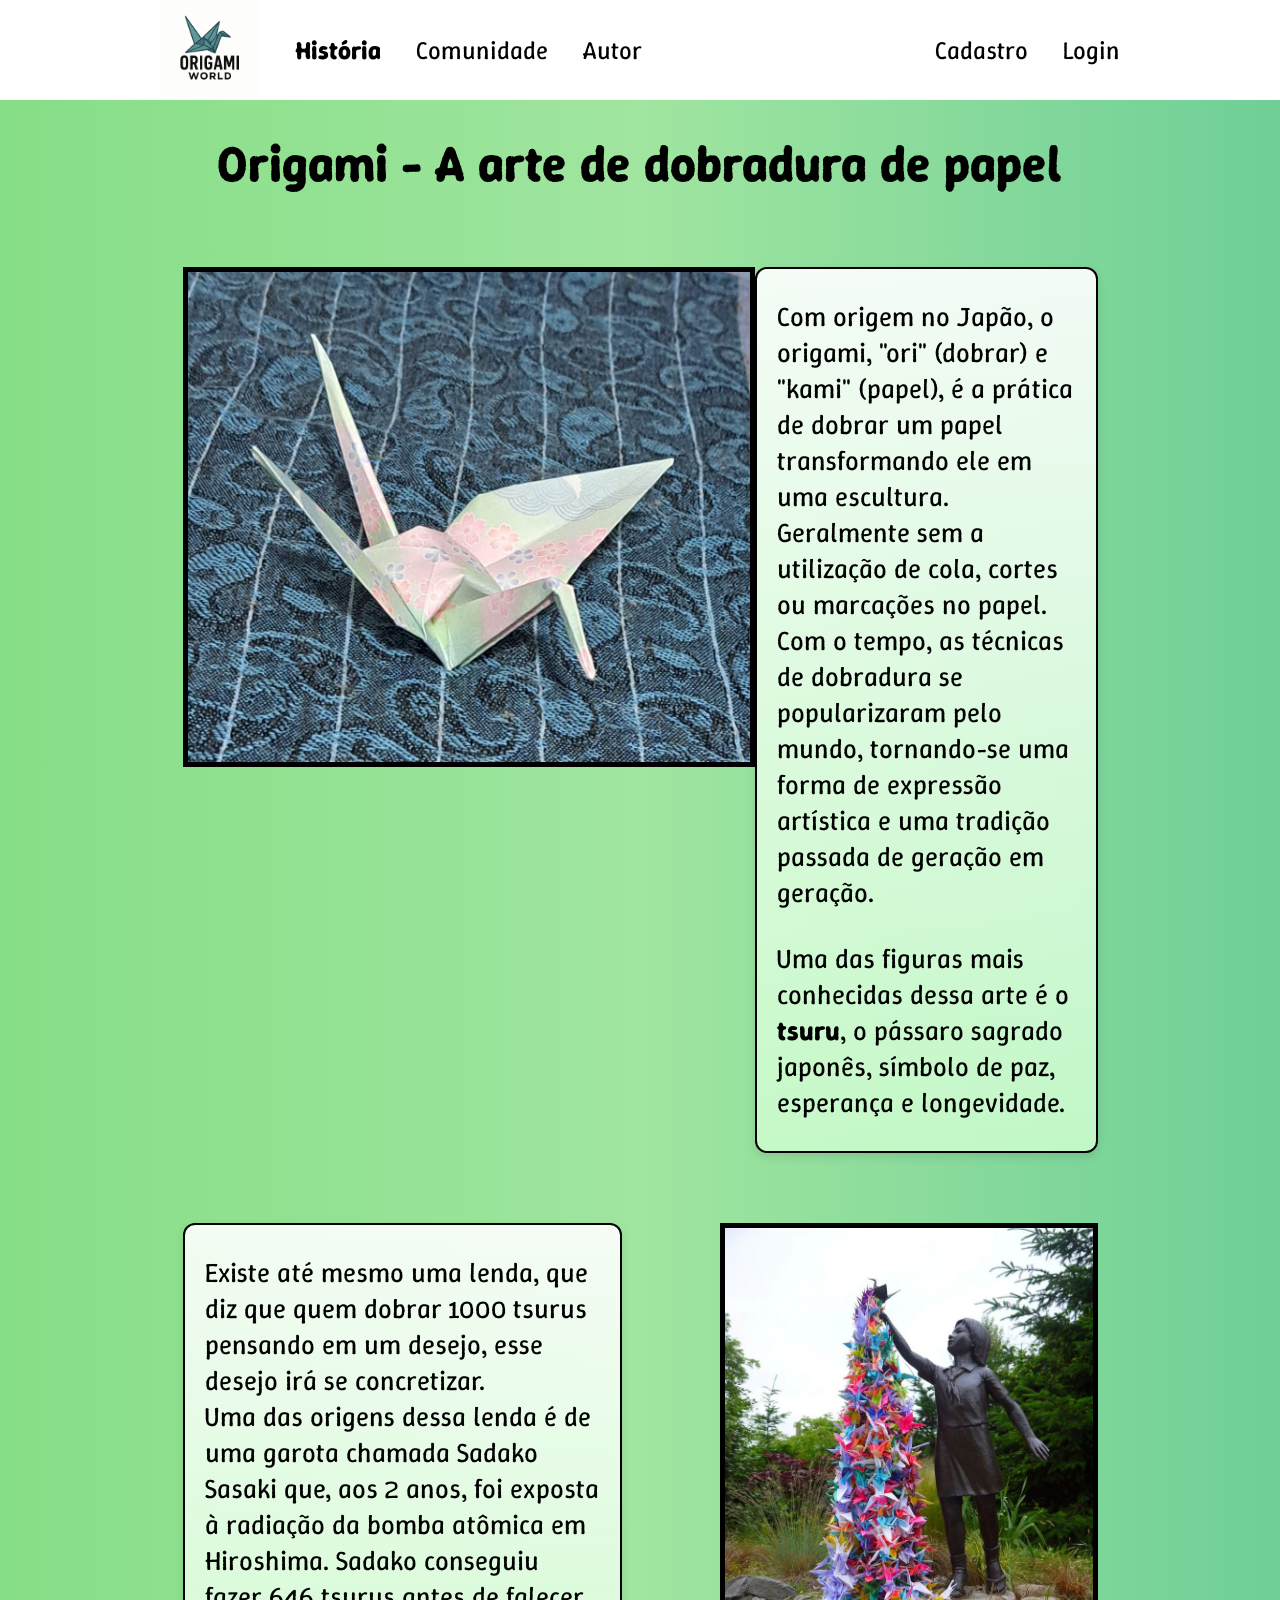
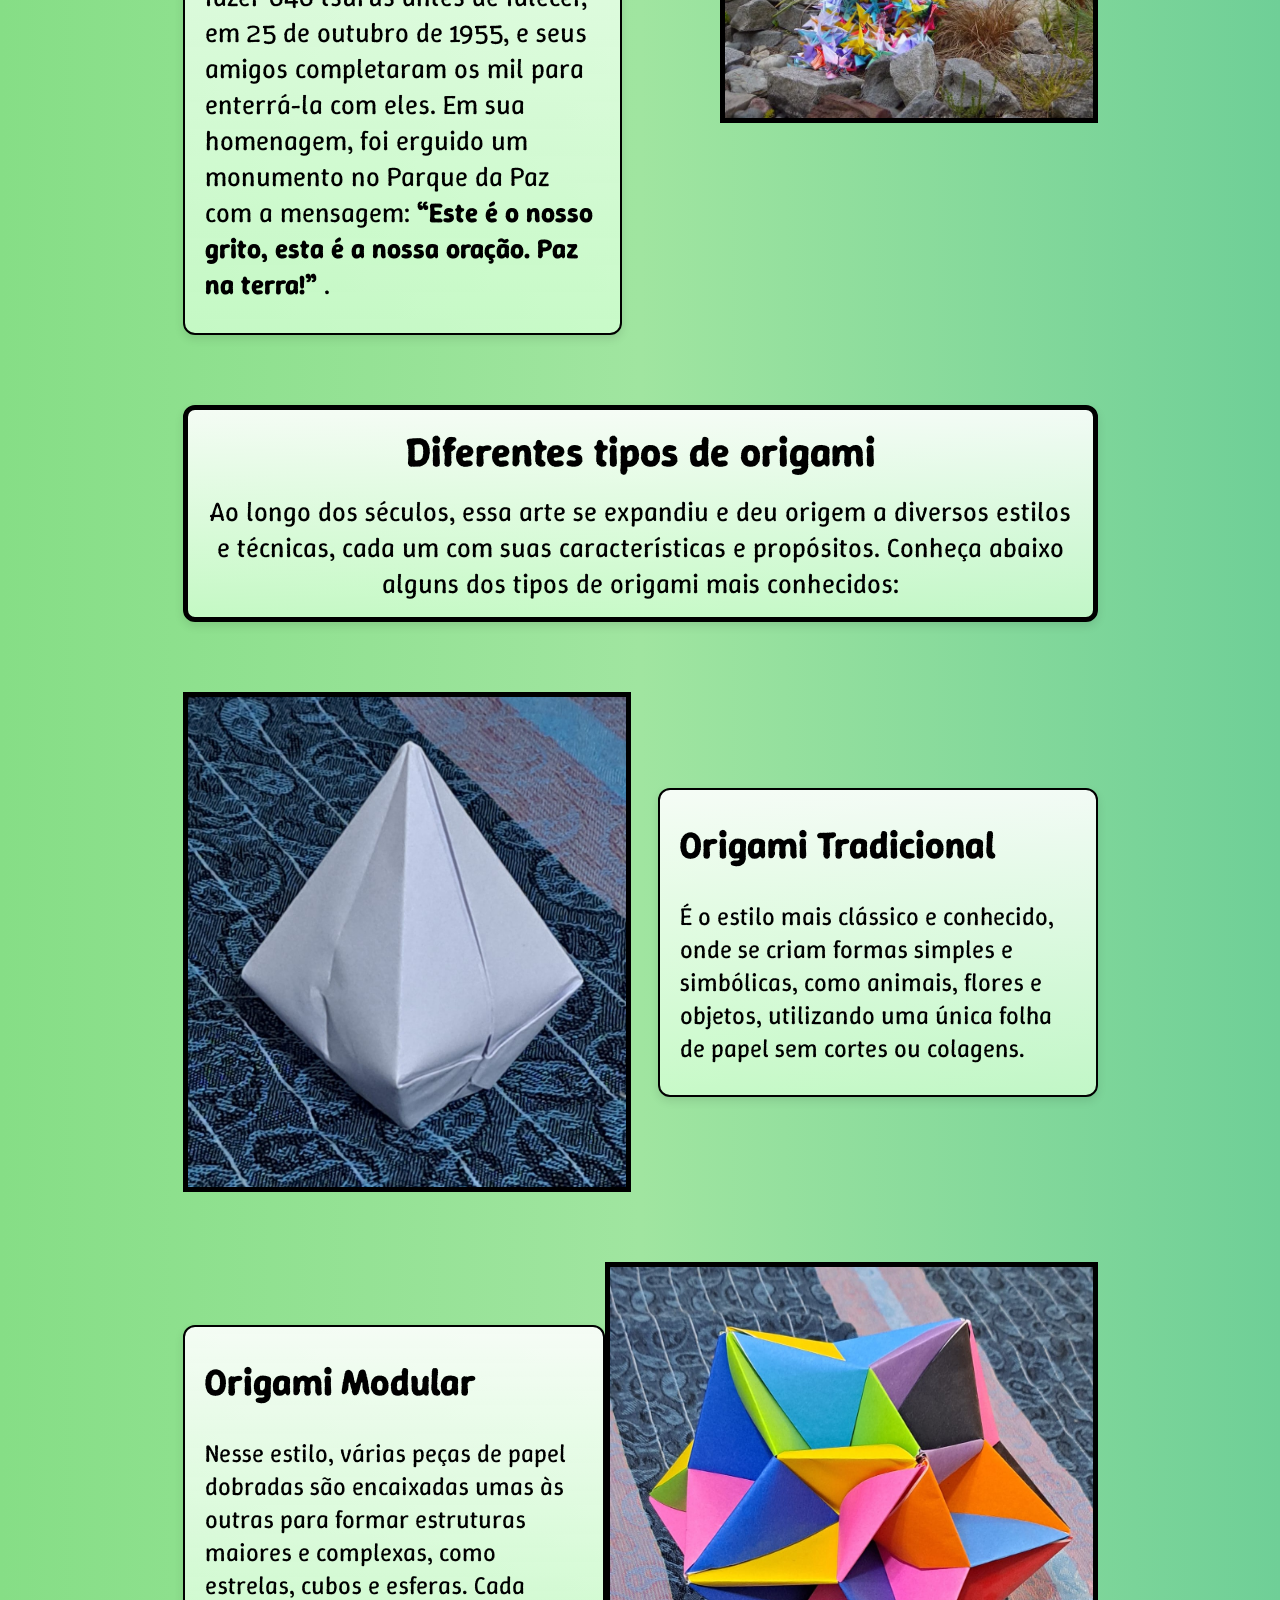
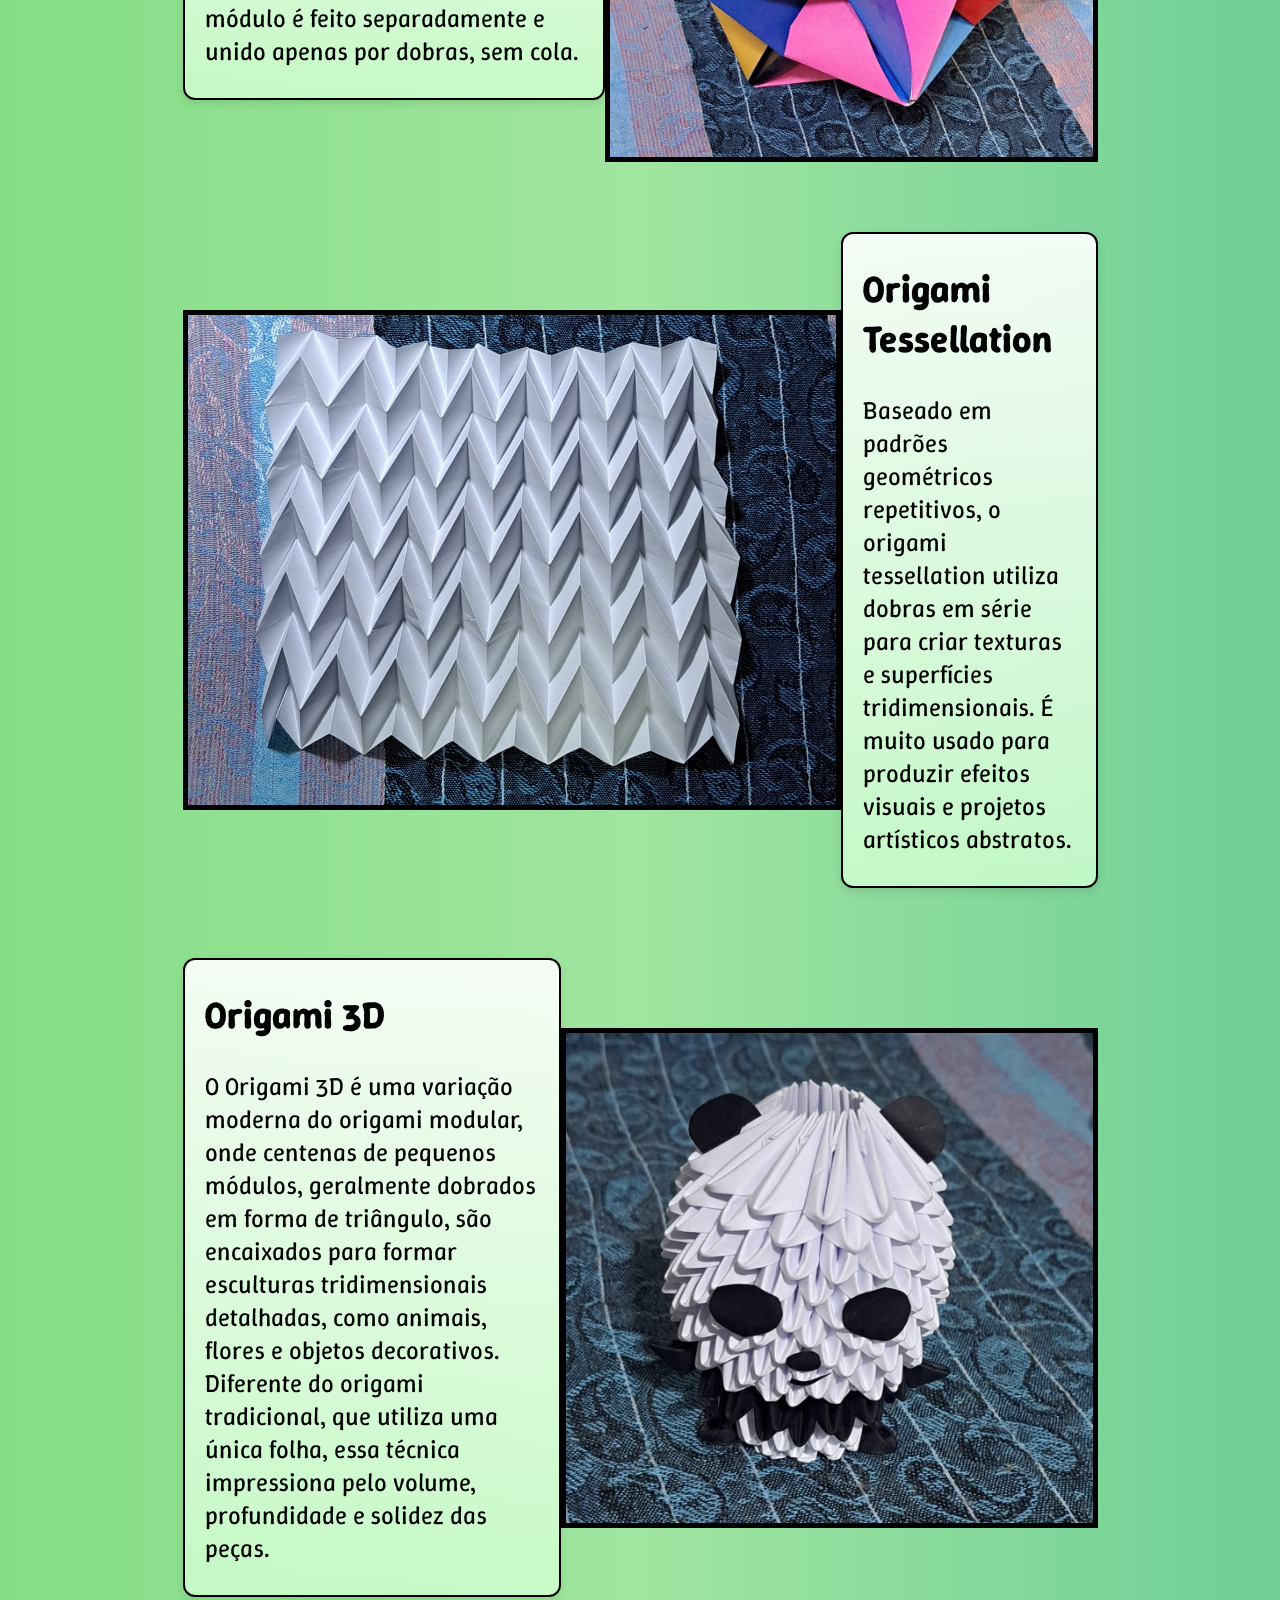
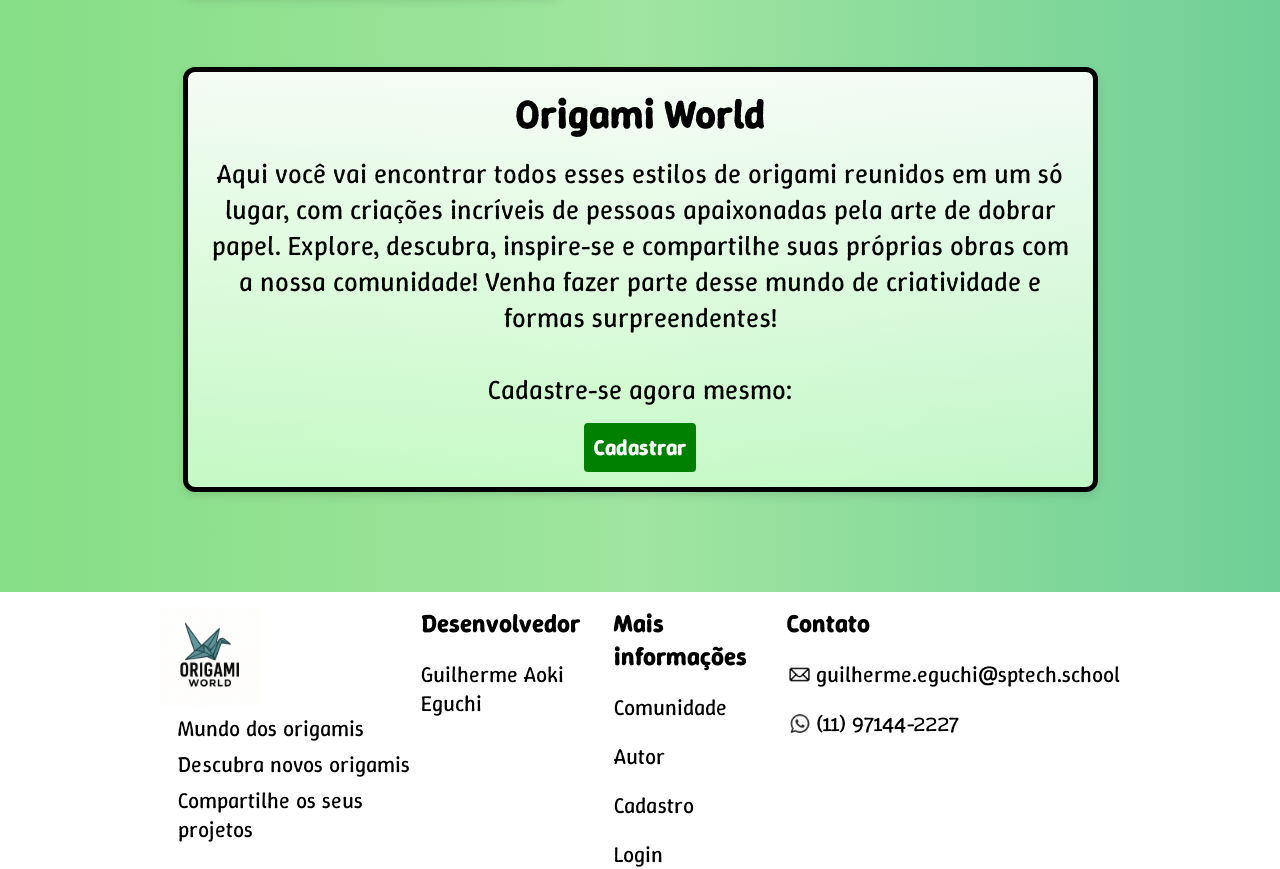
==== commit 4f056c81: "Fazendo alterações na tela de comunidade" ====
--- a/web-data-viz/public/index.html
+++ b/web-data-viz/public/index.html
@@ -70,7 +70,7 @@
                 características e propósitos. Conheça abaixo alguns dos tipos de origami mais conhecidos:</p>
         </div>
         <div class="origami_tipo">
-            <img class="main_img" src="./img/tradicional.jpeg" alt="">
+            <img class="main_img" src="./img/7.jpeg" alt="">
             <div class="borda">
                 <h2>Origami Tradicional</h2>
                 <p>É o estilo mais clássico e conhecido, onde se criam formas simples e simbólicas, como animais, flores
@@ -84,10 +84,10 @@
                     maiores e complexas, como estrelas, cubos e esferas. Cada módulo é feito separadamente e unido
                     apenas por dobras, sem cola.</p>
             </div>
-            <img class="main_img" src="./img/modular.jpeg" alt="">
+            <img class="main_img" src="./img/9.jpeg" alt="">
         </div>
         <div class="origami_tipo">
-            <img class="main_img" src="./img/tessellation.jpeg" alt="">
+            <img class="main_img" src="./img/6.jpeg" alt="">
             <div class="borda">
                 <h2>Origami Tessellation</h2>
                 <p>Baseado em padrões geométricos repetitivos, o origami tessellation utiliza dobras em série para criar
@@ -103,7 +103,7 @@
                     como animais, flores e objetos decorativos. Diferente do origami tradicional, que utiliza uma única
                     folha, essa técnica impressiona pelo volume, profundidade e solidez das peças.</p>
             </div>
-            <img class="main_img" src="./img/deBugger.jpeg" alt="">
+            <img class="main_img" src="./img/4.jpeg" alt="">
         </div>
         <div class="diferente_tipo" id="cadastrarOrigamiWorld">
             <h2>Origami World</h2>
@@ -133,7 +133,7 @@
             <h6>Mais informações</h6>
             <a href="comunidade.html">Comunidade</a>
             <a href="autor.html">Autor</a>
-            <a href="quiz.html">Quiz</a>
+            <a href="quiz.html" id="footer_quiz">Quiz</a>
             <a href="cadastro.html" id="footer_cadastro">Cadastro</a>
             <a href="login.html" id="footer_login">Login</a>
         </div>
@@ -156,11 +156,13 @@
         navbar_login.style.display = 'none';
         navbar_sair.style.display = 'flex';
         navbar_quiz.style.display = 'block';
+        footer_quiz.style.display = 'block';
         footer_cadastro.style.display = 'none';
         footer_login.style.display = 'none';
         cadastrarOrigamiWorld.style.display = 'none';
     } else {
         navbar_quiz.style.display = 'none';
+        footer_quiz.style.display = 'none';
     }
 
     document.querySelector('#navbar_sair').onclick = (e) => {
--- a/web-data-viz/public/css/style.css
+++ b/web-data-viz/public/css/style.css
@@ -101,6 +101,9 @@
     border: black solid 5px;
     padding: 15px;
     gap: 15px;
+    background: linear-gradient(rgba(255, 255, 255, 0.9), rgba(210, 255, 210, 0.8));
+    border-radius: 12px;
+    box-shadow: 0 4px 10px rgba(0, 0, 0, 0.1);
 }
 
 .main_tsuru p {
@@ -115,6 +118,9 @@
     padding: 30px 20px;
     gap: 30px;
     width: 48%;
+    background: linear-gradient(rgba(255, 255, 255, 0.9), rgba(210, 255, 210, 0.8));
+    border-radius: 12px;
+    box-shadow: 0 4px 10px rgba(0, 0, 0, 0.1);
 }
 
 .origami_tipo {
@@ -150,7 +156,7 @@
     flex-direction: column;
     align-items: center;
     font-size: 25px;
-    gap: 40px;
+    gap: 20px;
 }
 
 .comunidade h1 {
@@ -163,7 +169,7 @@
     border: black solid 5px;
 }
 
-.comunidade #navbar_quiz{
+.comunidade #navbar_quiz {
     display: none;
 }
 
@@ -173,22 +179,22 @@
     height: var(--tamanho_main);
     background: linear-gradient(to right, #86de86, #a0e5a0, #6fcf97);
     padding: 30px;
-    padding-bottom: 100px;
-    display: flex;
-    flex-direction: column;
-    align-items: center;
-    gap: 70px;
+    padding-bottom: 50px;
+    display: flex;
+    flex-direction: column;
+    align-items: center;
+    gap: 30px;
 }
 
 .main_autor {
     display: flex;
     flex-direction: row;
     justify-content: space-between;
-    width: 90%;
+    width: 95%;
 }
 
 .autor_img {
-    height: 500px;
+    height: 600px;
     border: black solid 5px;
 }
 
@@ -199,10 +205,15 @@
     align-items: start;
     font-size: 25px;
     width: 50%;
+    border: black solid 2px;
+    padding: 20px;
+    background: linear-gradient(rgba(255, 255, 255, 0.9), rgba(210, 255, 210, 0.8));
+    border-radius: 12px;
+    box-shadow: 0 4px 10px rgba(0, 0, 0, 0.1);
 }
 
 .autor h1 {
-    border-bottom: black solid 3px;
+    font-size: 50px;
 }
 
 /* SEM LOGIN */
@@ -212,7 +223,7 @@
     flex-direction: column;
     align-items: center;
     gap: 80px;
-    width: 90%;
+    width: 80%;
 }
 
 .sem_login button {
@@ -229,7 +240,7 @@
     display: flex;
     flex-direction: row;
     width: 90%;
-    justify-content: space-around;
+    justify-content: space-between;
     align-items: start;
 }
 
@@ -239,6 +250,7 @@
     border: black solid 2px;
     padding: 20px 10px;
     width: 40%;
+    background-color: #c8f0c8cc;
 }
 
 
@@ -248,8 +260,8 @@
     display: none;
     flex-direction: column;
     align-items: center;
-    gap: 80px;
-    width: 90%;
+    gap: 90px;
+    width: 80%;
 }
 
 .com_login .comeco {
@@ -292,48 +304,70 @@
     display: flex;
     flex-direction: row;
     width: 90%;
-    justify-content: space-around;
+    justify-content: space-between;
     align-items: start;
 }
 
 .com_login .exemplo .postagem {
-    border: #000000 solid 5px;
+    border: #000000 solid 4px;
     display: flex;
     flex-direction: column;
     height: 500px;
     width: 600px;
 }
 
-.com_login .exemplo .postagem .topo_postagem{
+.com_login .exemplo .postagem .topo_postagem {
     display: flex;
     font-size: 20px;
+    height: 20%;
 }
 
 .com_login .exemplo .texto {
     display: flex;
     flex-direction: column;
     border: black solid 1px;
-    padding: 5px 5px;
-    height: 92px;
-    width: 50%;
+    width: 100%;
     justify-content: center;
+    align-items: center;
+    font-weight: 700;
+    font-size: 22px;
+    background-color: #c8f0c8cc;
 }
 
 .com_login .exemplo .postagem .area_comentario {
-    background-color: rgba(255, 255, 255, 0.445);
-    height: 90%;
+    background-color: #ffffff71;
+    height: 80%;
 }
 
 .com_login .exemplo .postagem .area_comentario .comentario {
+    background: linear-gradient(to top, #b4f7bae7, #ffffffe7, #b4f7bae7);
     padding: 10px;
     height: 80%;
+    border: black solid 1px;
+    font-size: 20px;
+    max-height: 319px;
+    overflow-y: auto;
+}
+
+.com_login .exemplo .postagem .area_comentario .comentario p {
+    display: flex;
+    position: sticky;
+    top: 0;
+    z-index: 2;
+    width: fit-content;
+    color: #64daa3;
+    background-color: #000000de;
+    font-size: 22px;
+    font-weight: bold;
+    padding: 4px 8px;
+    border-radius: 6px;
 }
 
 .com_login .exemplo .postagem .area_comentario .interacao_comentario {
     display: flex;
     flex-direction: row;
     padding: 10px;
-    border-top: black solid 2px;
+    border: black solid 1px;
     height: 20%;
     align-items: center;
     gap: 10px;
@@ -352,6 +386,11 @@
     width: 50px;
 }
 
+.com_login .exemplo .postagem .area_comentario .interacao_comentario button:hover {
+    background-color: #84e0fc;
+    transition: 0.5s;
+}
+
 .com_login .exemplo .postagem .area_comentario .interacao_comentario .input_comentario {
     display: flex;
     align-items: center;
@@ -366,6 +405,7 @@
     width: 100%;
     border-radius: 20px;
     padding: 10px;
+    font-size: 20px;
 }
 
 .com_login .exemplo .postagem .area_comentario .interacao_comentario .input_comentario .enviar button {
@@ -645,6 +685,11 @@
     border: black solid 2px;
 }
 
+.quiz #btnVerEstatisticas {
+    padding: 5px 10px;
+    font-weight: 700;
+}
+
 .quiz button:hover {
     cursor: pointer;
     background-color: #b8b6b6;
@@ -716,6 +761,40 @@
 
 .quiz .text-new-gray {
     color: var(--new-gray);
+}
+
+.quiz .grafico {
+    display: flex;
+    flex-direction: row;
+    justify-content: center;
+    align-items: center;
+    gap: 150px;
+    margin-top: 25px;
+    padding: 30px;
+    background-color: #ffffffbd;
+    border-radius: 30px;
+}
+
+.quiz .grafico .graficoPizza {
+    display: flex;
+    flex-direction: column;
+    align-items: center;
+    width: 350px;
+}
+
+.quiz .grafico .graficoPizza p {
+    font-size: 30px;
+}
+
+.quiz .estatisticas {
+    display: none;
+    flex-direction: column;
+    gap: 20px;
+}
+
+.quiz .estatisticas #btnVoltar {
+    align-self: center;
+    width: 20%;
 }
 
 /* FOOTER */
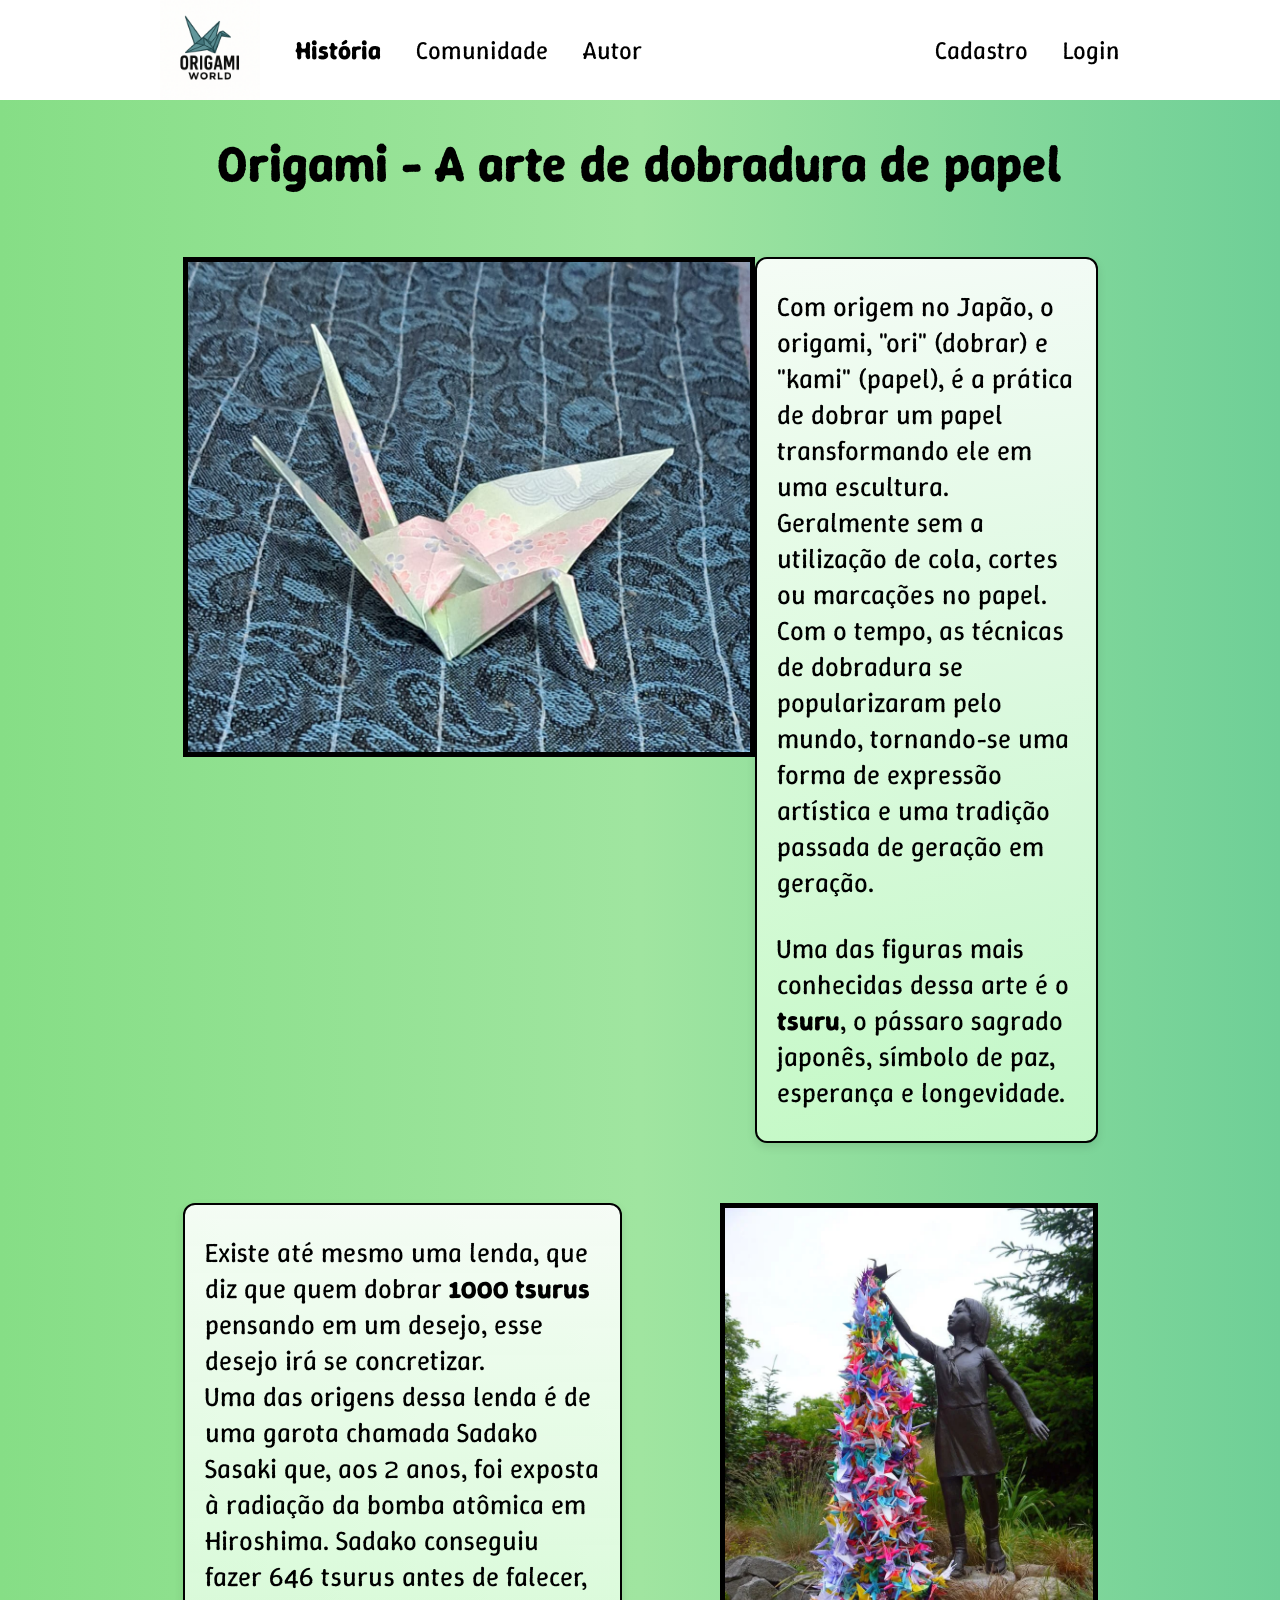
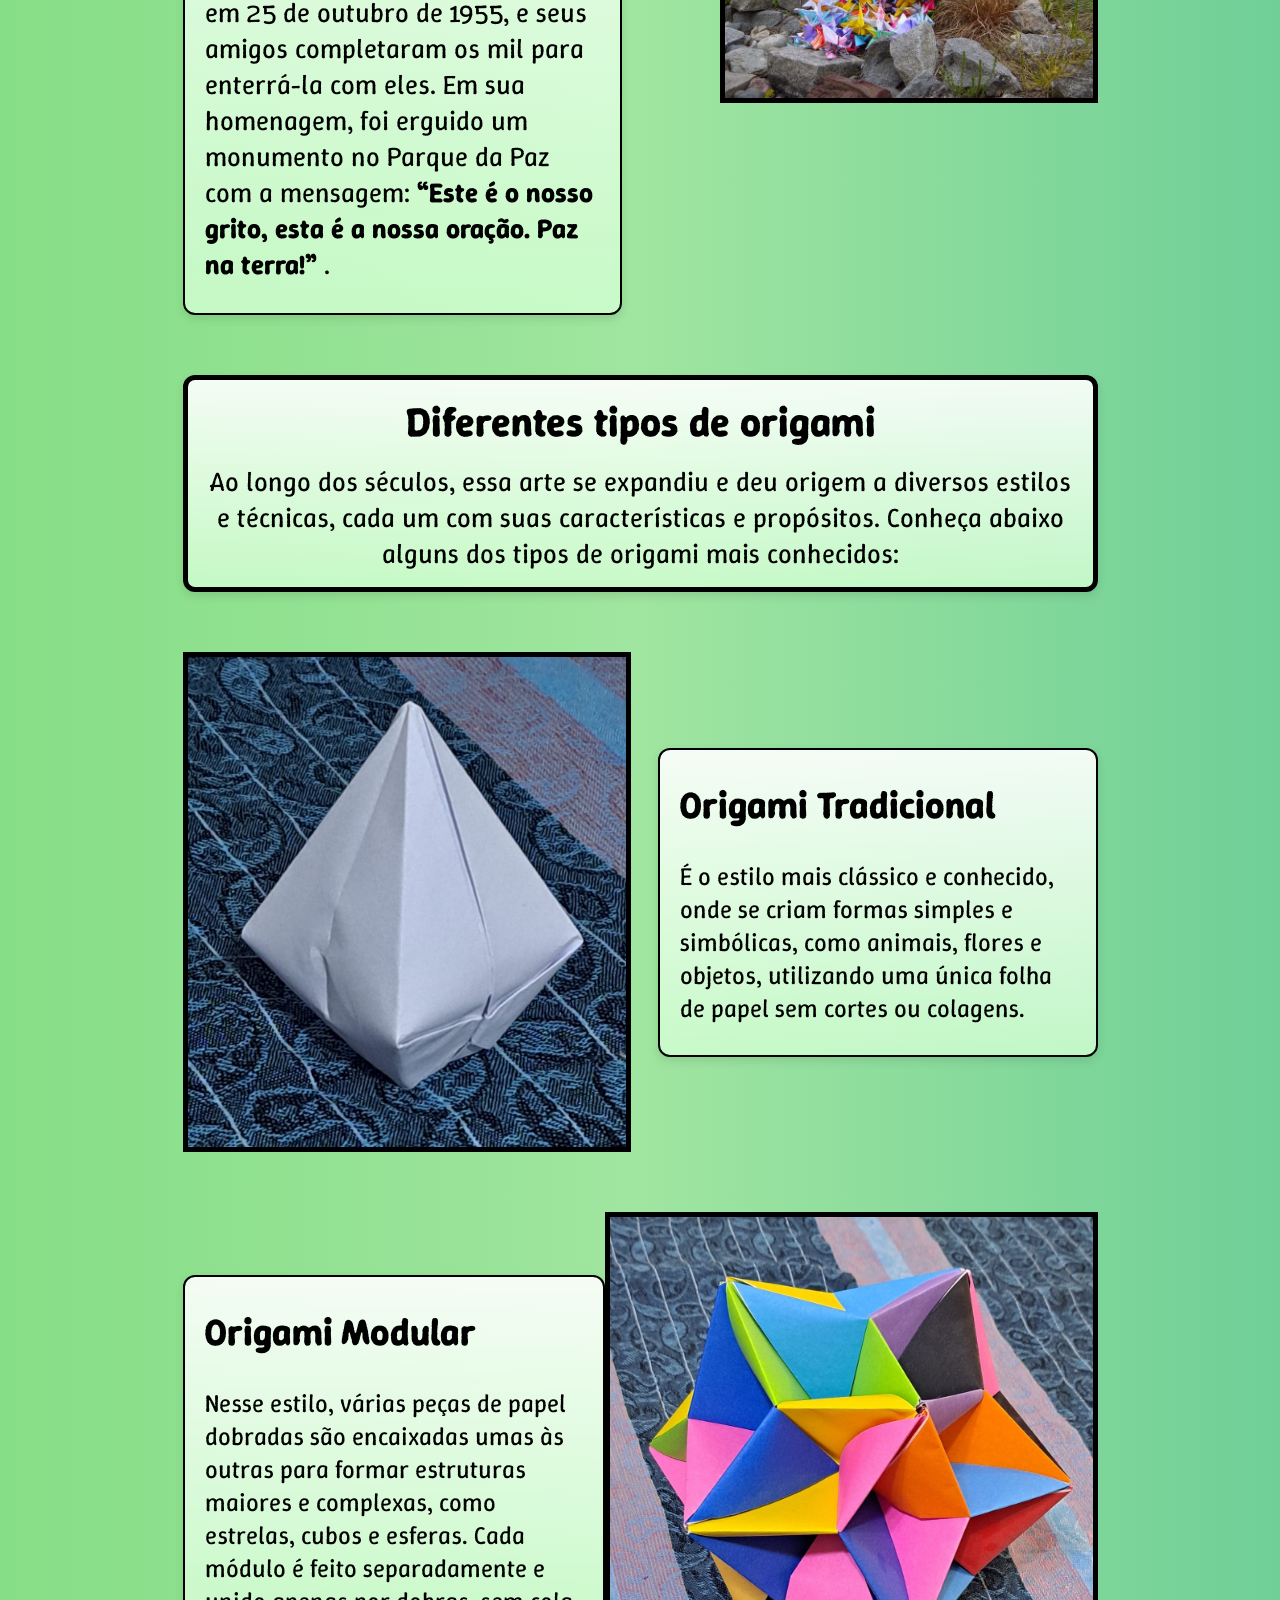
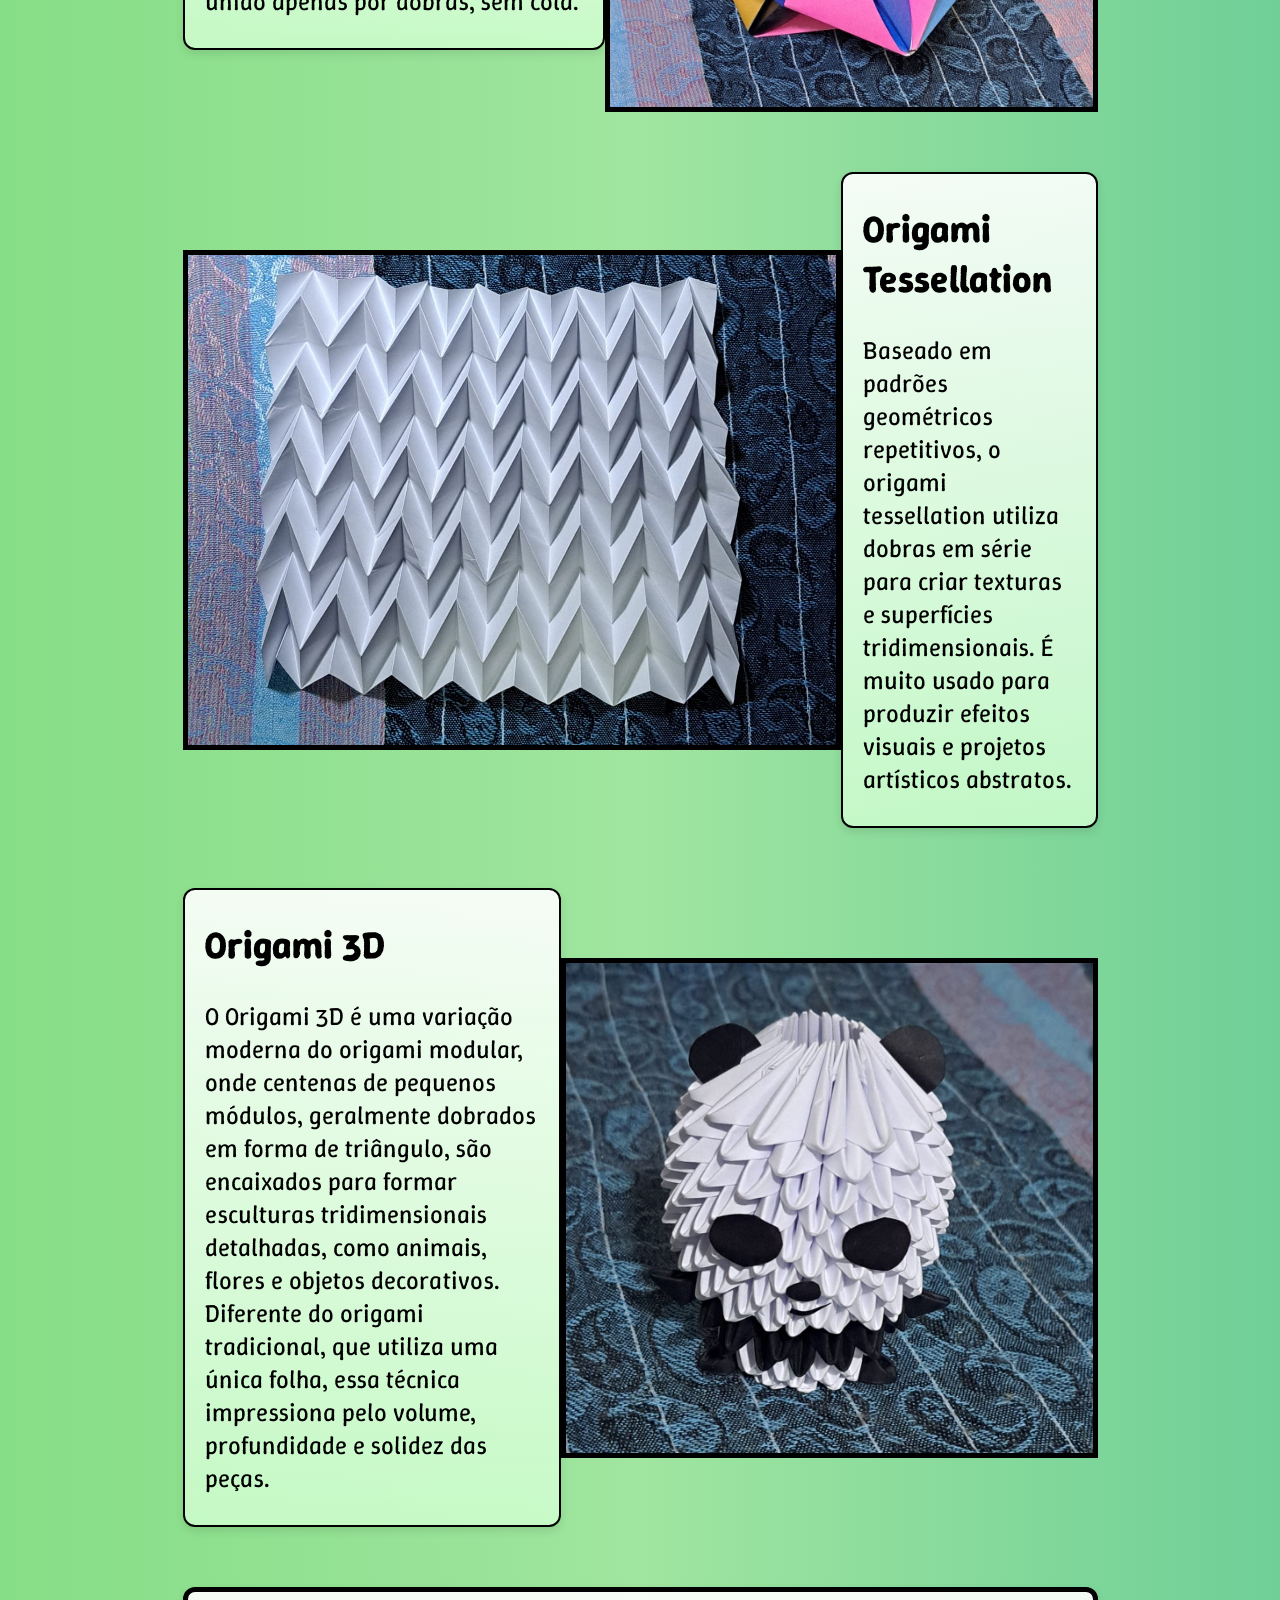
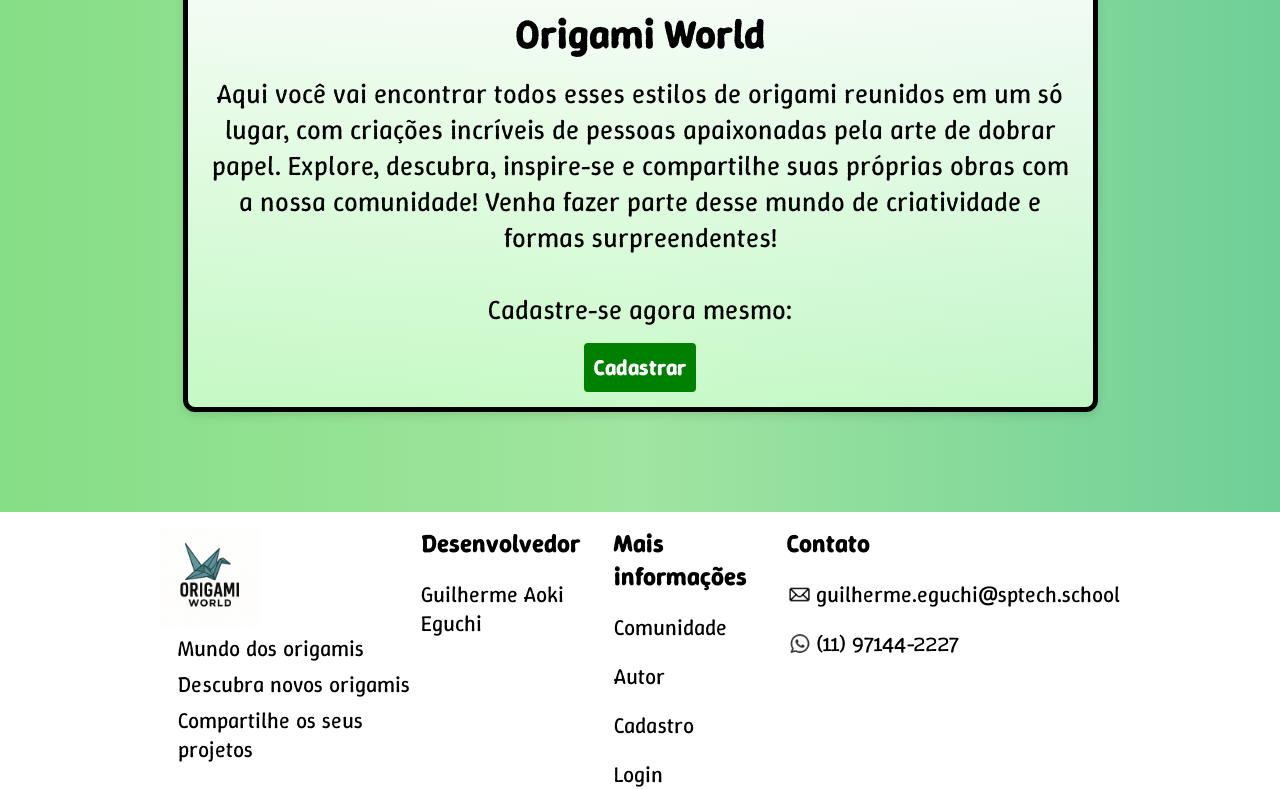
==== commit 7e8d6f59: "Apresentação PDF" ====
--- a/web-data-viz/public/index.html
+++ b/web-data-viz/public/index.html
@@ -55,7 +55,7 @@
         </div>
         <div class="main_tsuru">
             <div class="borda">
-                <p>Existe até mesmo uma lenda, que diz que quem dobrar 1000 tsurus pensando em um desejo, esse desejo irá se concretizar. <br>
+                <p>Existe até mesmo uma lenda, que diz que quem dobrar <b>1000 tsurus</b> pensando em um desejo, esse desejo irá se concretizar. <br>
                     Uma das origens dessa lenda é de uma garota chamada Sadako Sasaki que, aos 2 anos, foi exposta à radiação da bomba 
                     atômica em Hiroshima. Sadako conseguiu fazer 646 tsurus antes de falecer, em 25 de outubro de 1955, e seus amigos completaram 
                     os mil para enterrá-la com eles. Em sua homenagem, foi erguido um monumento no Parque da Paz com a mensagem: <b>“Este é o nosso 
--- a/web-data-viz/public/css/style.css
+++ b/web-data-viz/public/css/style.css
@@ -75,7 +75,7 @@
     display: flex;
     flex-direction: column;
     align-items: center;
-    gap: 70px;
+    gap: 60px;
 }
 
 .main_img {
@@ -156,7 +156,7 @@
     flex-direction: column;
     align-items: center;
     font-size: 25px;
-    gap: 20px;
+    gap: 60px;
 }
 
 .comunidade h1 {
@@ -344,7 +344,7 @@
     padding: 10px;
     height: 80%;
     border: black solid 1px;
-    font-size: 20px;
+    font-size: 22px;
     max-height: 319px;
     overflow-y: auto;
 }
@@ -361,35 +361,77 @@
     font-weight: bold;
     padding: 4px 8px;
     border-radius: 6px;
+    margin-bottom: 8px;
 }
 
 .com_login .exemplo .postagem .area_comentario .interacao_comentario {
     display: flex;
     flex-direction: row;
-    padding: 10px;
+    padding: 8px;
     border: black solid 1px;
     height: 20%;
     align-items: center;
     gap: 10px;
 }
 
-.com_login .exemplo .postagem .area_comentario .interacao_comentario .curtir button {
-    background-image: url(./../img/curtir.png);
-    background-size: contain;
-    border-radius: 100%;
-    height: 50px;
-    width: 50px;
-}
-
 .com_login .exemplo .postagem .area_comentario .interacao_comentario .curtir {
-    height: 50px;
-    width: 50px;
-}
-
-.com_login .exemplo .postagem .area_comentario .interacao_comentario button:hover {
-    background-color: #84e0fc;
-    transition: 0.5s;
-}
+    display: flex;
+    flex-direction: column;
+    align-items: center;
+    margin-right: 10px;
+}
+
+.heart-btn {
+    display: flex;
+    align-items: center;
+    justify-content: center;
+    width: 35px;
+    height: 35px;
+    border: none;
+    border-radius: 50%;
+    background-color: #ffcccc;
+    font-size: 40px;
+    cursor: pointer;
+    transition: all 0.3s ease;
+}
+
+.heart-btn::before {
+    content: "♡";
+    position: absolute;
+    color: #d32f2f;
+    transition: all 0.2s;
+}
+
+.heart-btn.curtido {
+    background-color: transparent;
+}
+
+.heart-btn.curtido::before {
+    content: "♥";
+    color: #ff0000;
+    font-size: 50px;
+}
+
+.heart-btn:not(.curtido):hover {
+    background-color: #ff9999;
+    transform: scale(1.1);
+    box-shadow: 0 2px 8px rgba(0, 0, 0, 0.1);
+}
+
+.heart-btn:not(.curtido):hover::before {
+    transform: scale(1.15);
+}
+
+.heart-btn:active {
+    transform: scale(0.95);
+}
+
+.com_login .exemplo .postagem .area_comentario .interacao_comentario .curtir span {
+    font-size: 18px;
+    font-weight: bold;
+    color: #212427;
+}
+
 
 .com_login .exemplo .postagem .area_comentario .interacao_comentario .input_comentario {
     display: flex;
@@ -397,6 +439,14 @@
     height: 100%;
     width: 100%;
     gap: 10px;
+}
+
+.com_login .exemplo .postagem .area_comentario .interacao_comentario .input_comentario span {
+    font-size: 20px;
+    font-weight: 700;
+    padding: 5px;
+    border: black solid;
+    border-radius: 9px;
 }
 
 .com_login .exemplo .postagem .area_comentario .interacao_comentario .input_comentario input {
@@ -414,11 +464,20 @@
     border-radius: 100%;
     height: 50px;
     width: 50px;
+    cursor: pointer;
+}
+
+.com_login .exemplo .postagem .area_comentario .interacao_comentario .enviar button:hover {
+    transform: scale(1.1);
+    background-color: #84e0fc;
+    border-radius: 50%;
 }
 
 .com_login .exemplo .postagem .area_comentario .interacao_comentario .input_comentario .enviar {
-    height: 50px;
-    width: 50px;
+    height: 60px;
+    width: 55px;
+    display: flex;
+    align-items: center;
 }
 
 /* MAIN CADASTRO */
@@ -588,18 +647,12 @@
     transition: 0.8s;
 }
 
-.comunidade button:hover {
+.comunidade .sem_login button:hover {
     cursor: pointer;
     color: black;
     border: black solid 2px;
     background: linear-gradient(to right, #86de86, #a0e5a0, #6fcf97);
     transition: 0.8s;
-}
-
-.comunidade #btn_pesquisar:hover {
-    cursor: pointer;
-    border: black solid 1px;
-    background: #b8b6b6;
 }
 
 #navbar_sair {
@@ -794,7 +847,37 @@
 
 .quiz .estatisticas #btnVoltar {
     align-self: center;
-    width: 20%;
+    width: 15%;
+}
+
+.quiz .localGraficos {
+    display: flex;
+    flex-direction: row;
+    align-items: center;
+    gap: 80px;
+}
+
+.quiz table {
+    background-color: #ffffffbd;
+    font-size: 22px;
+    border-radius: 40px;
+    letter-spacing: 1px;
+    padding: 30px;
+}
+
+.quiz table thead {
+    background-color: #198754;
+    color: white;
+    font-size: 25px;
+}
+
+.quiz table td {
+    background-color: #6fcf97;
+}
+.quiz table th, td {
+  border: 2px solid black;
+  padding: 8px 10px;
+  border-radius: 10px;
 }
 
 /* FOOTER */
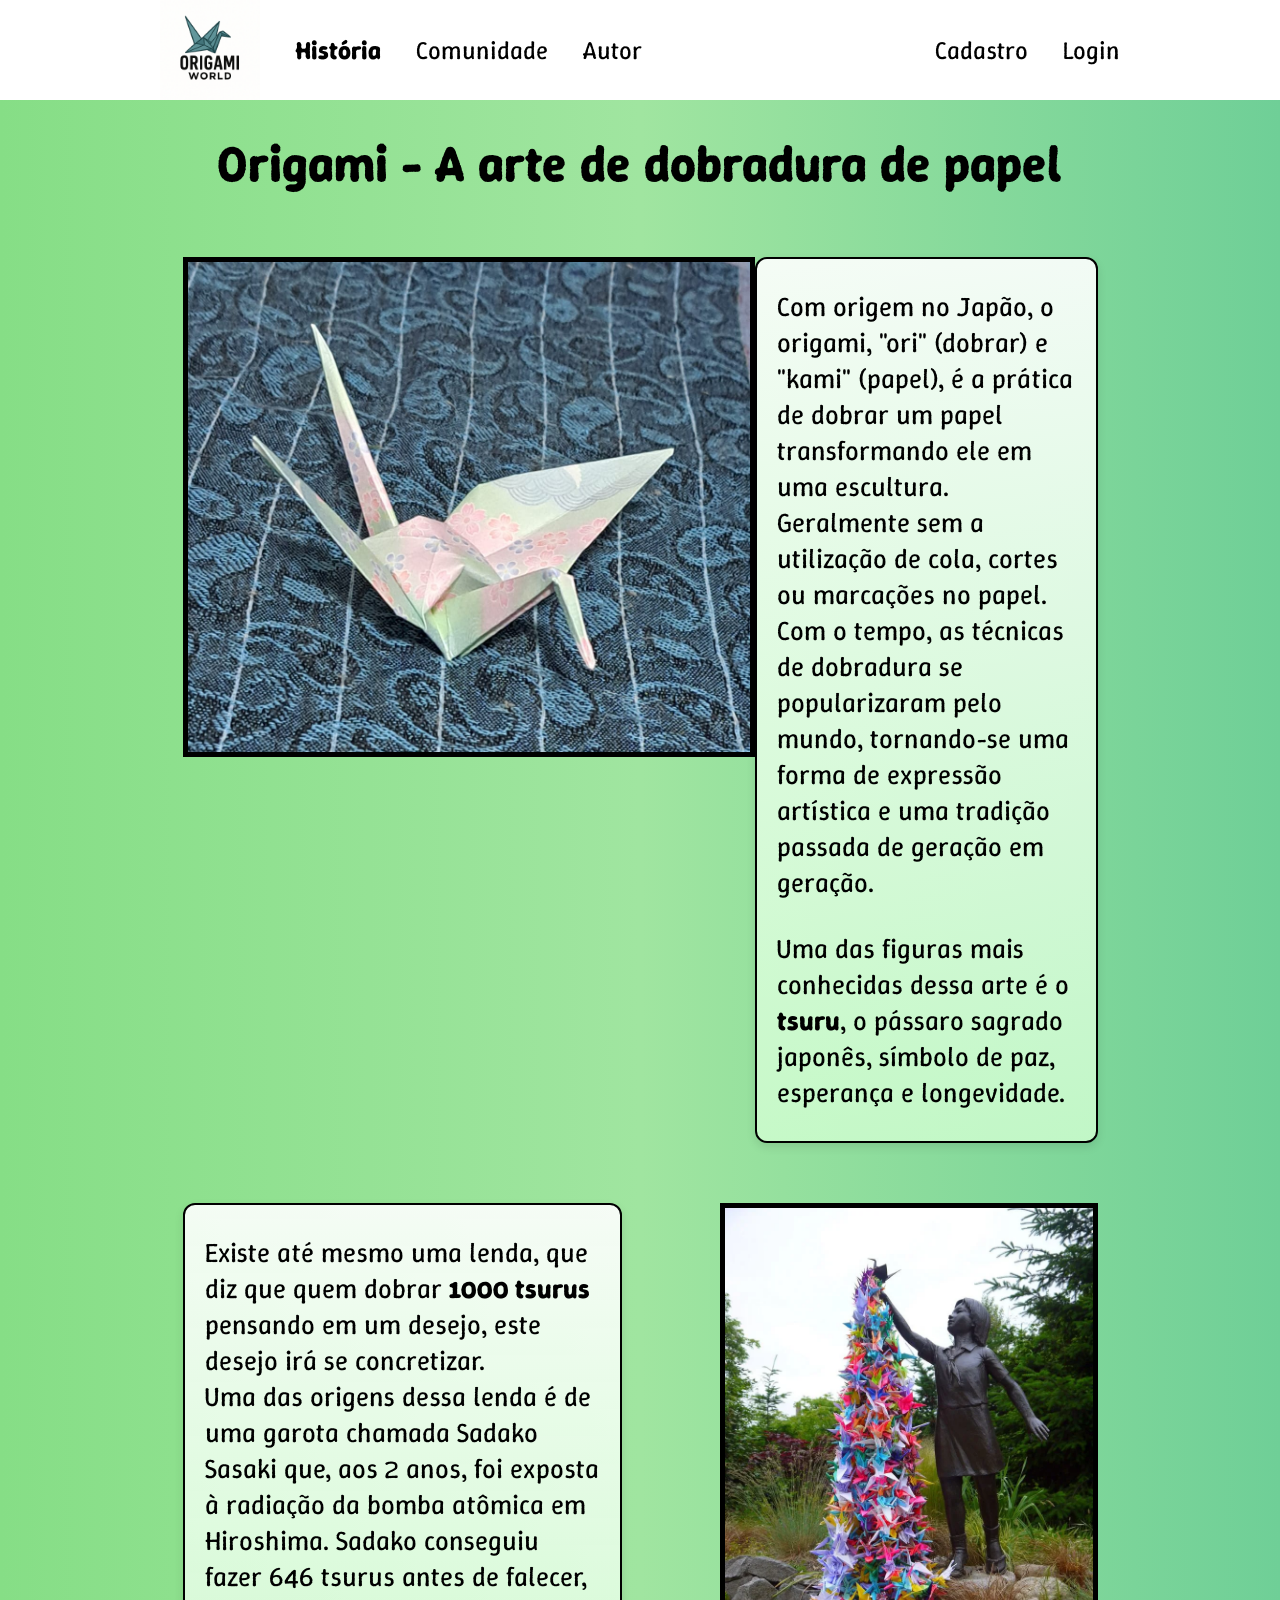
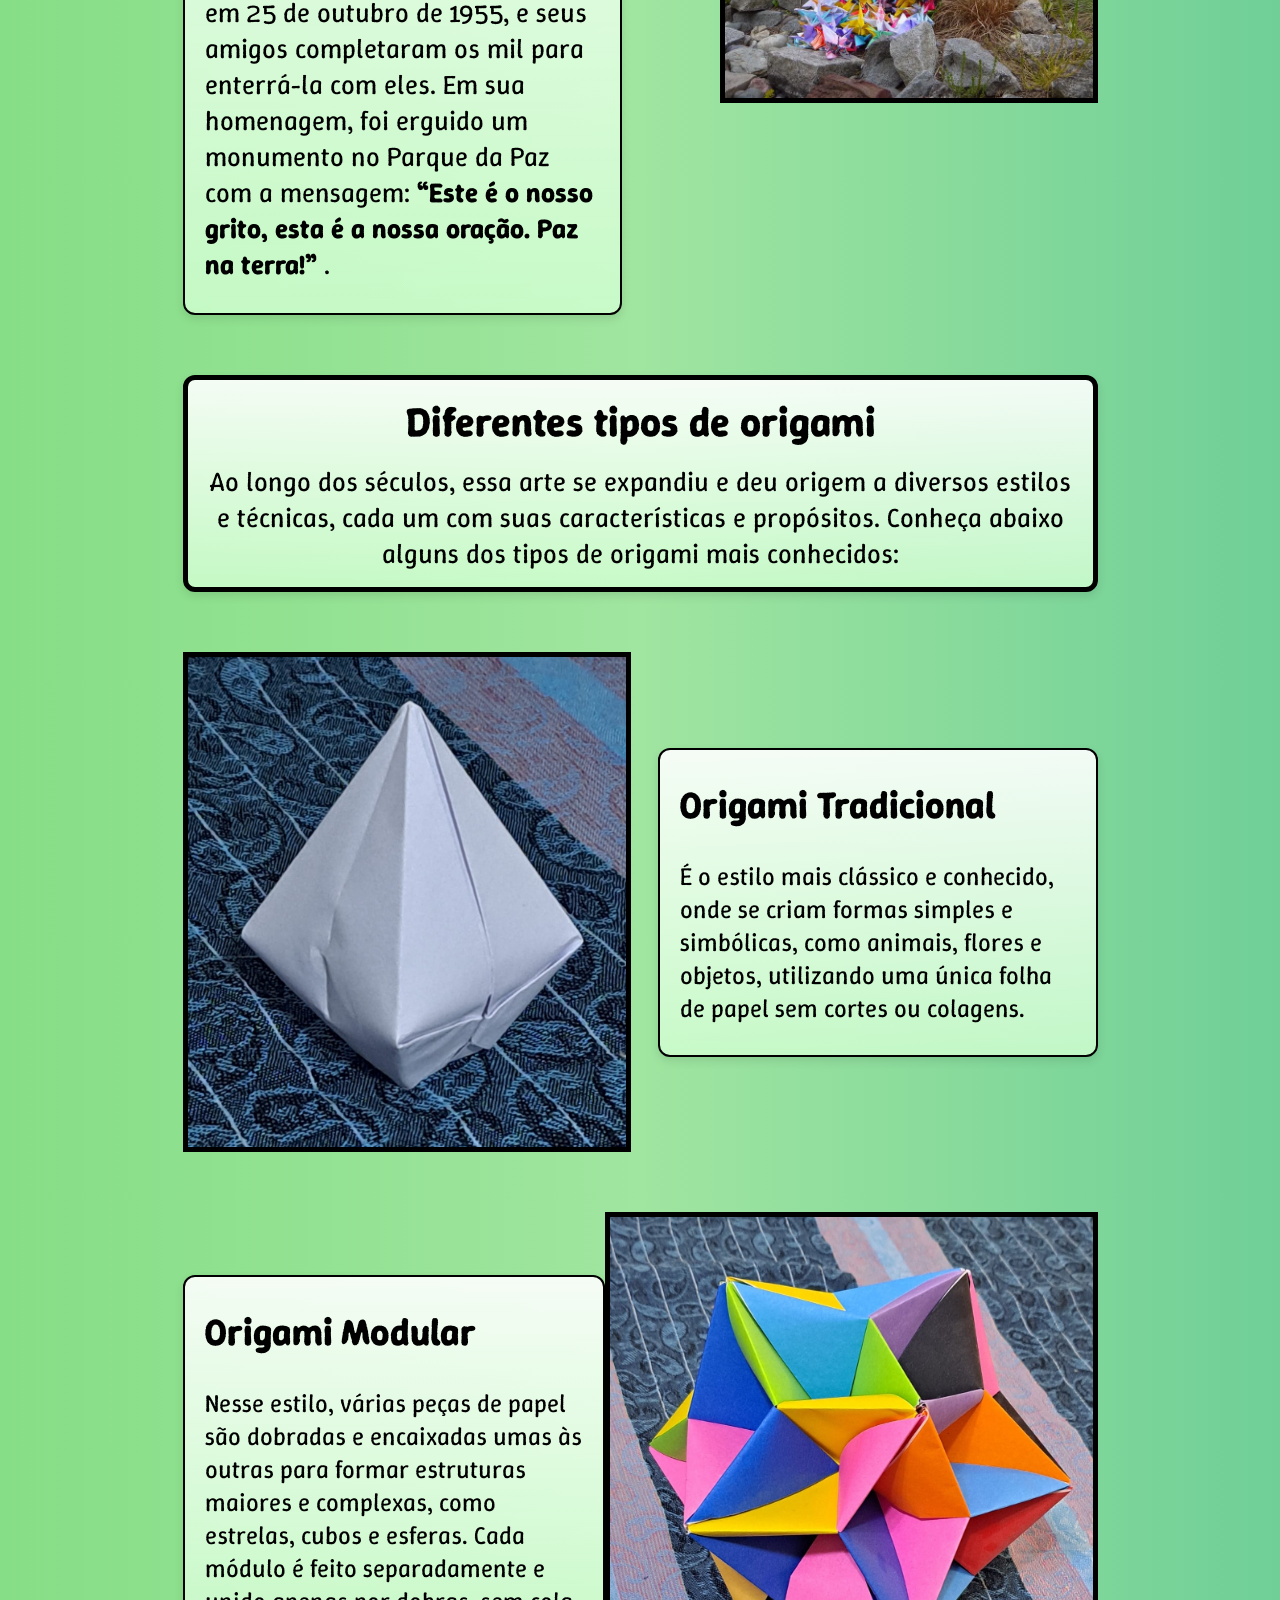
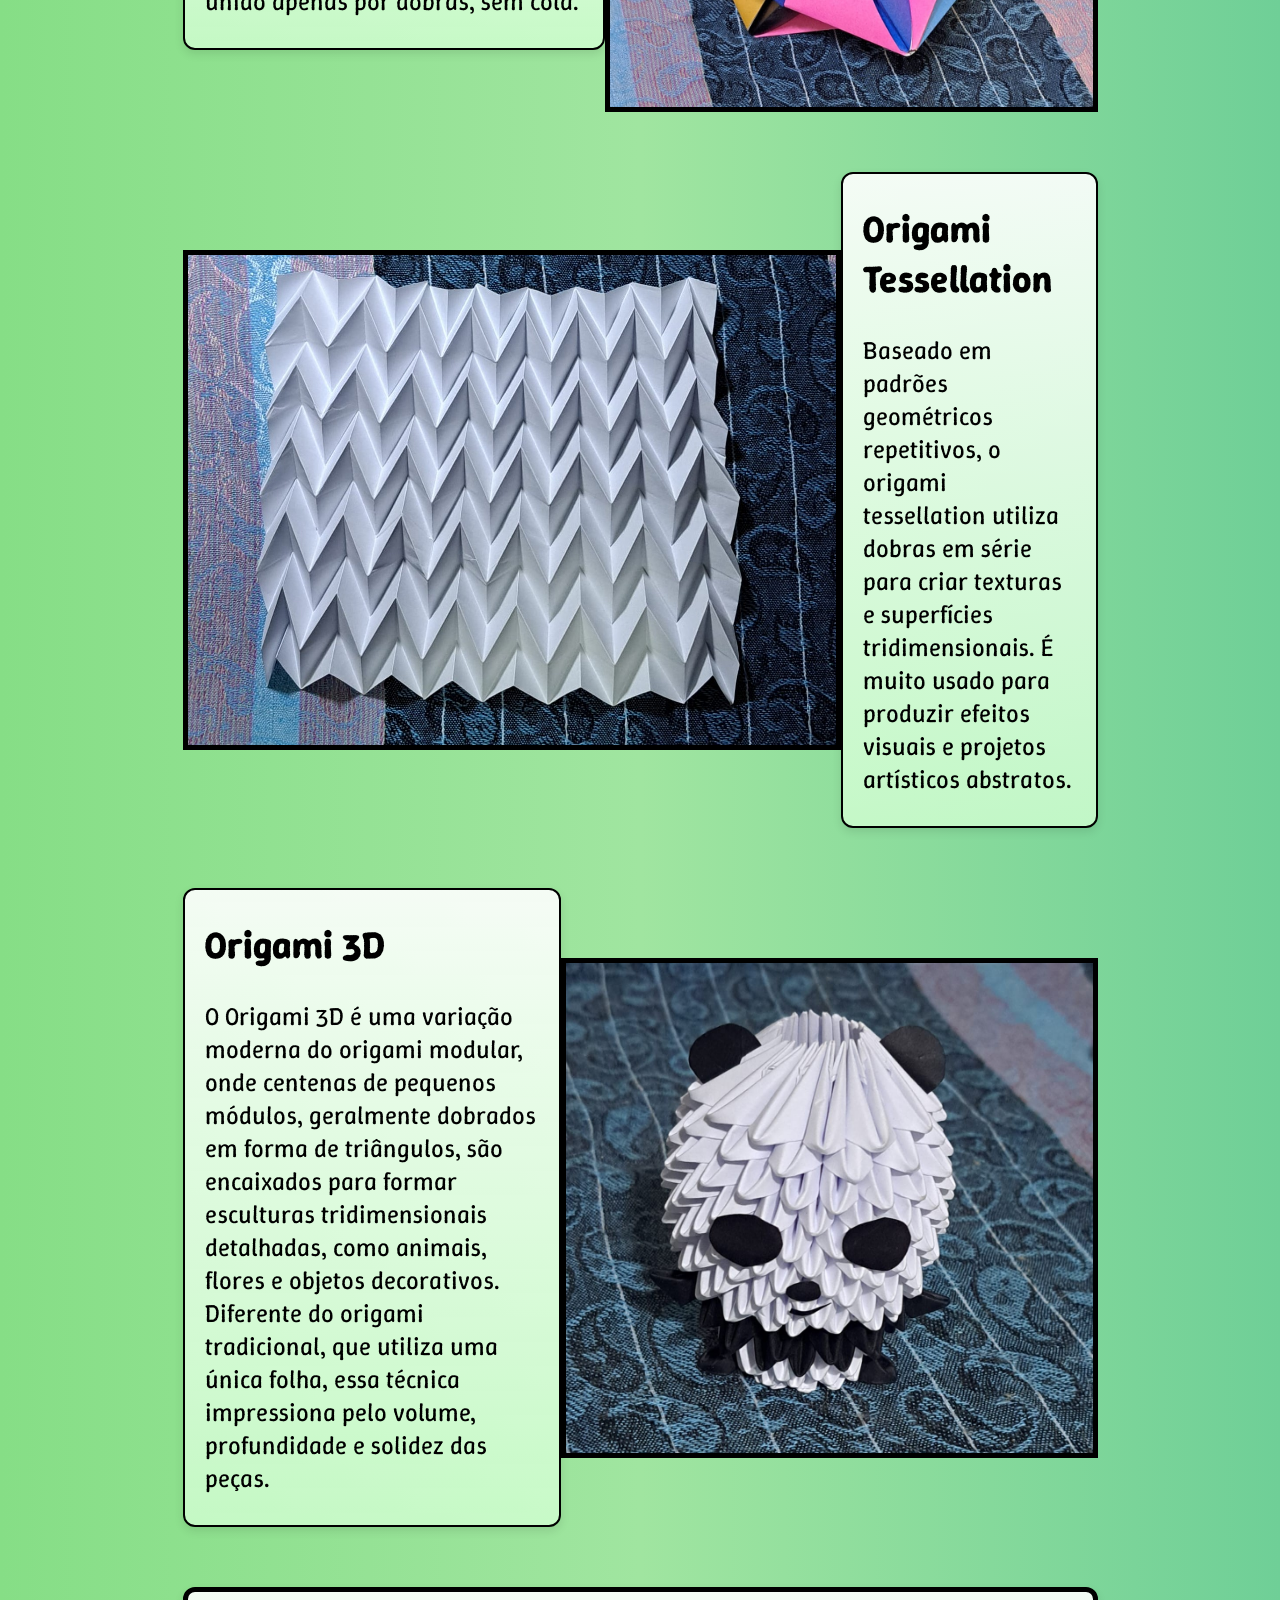
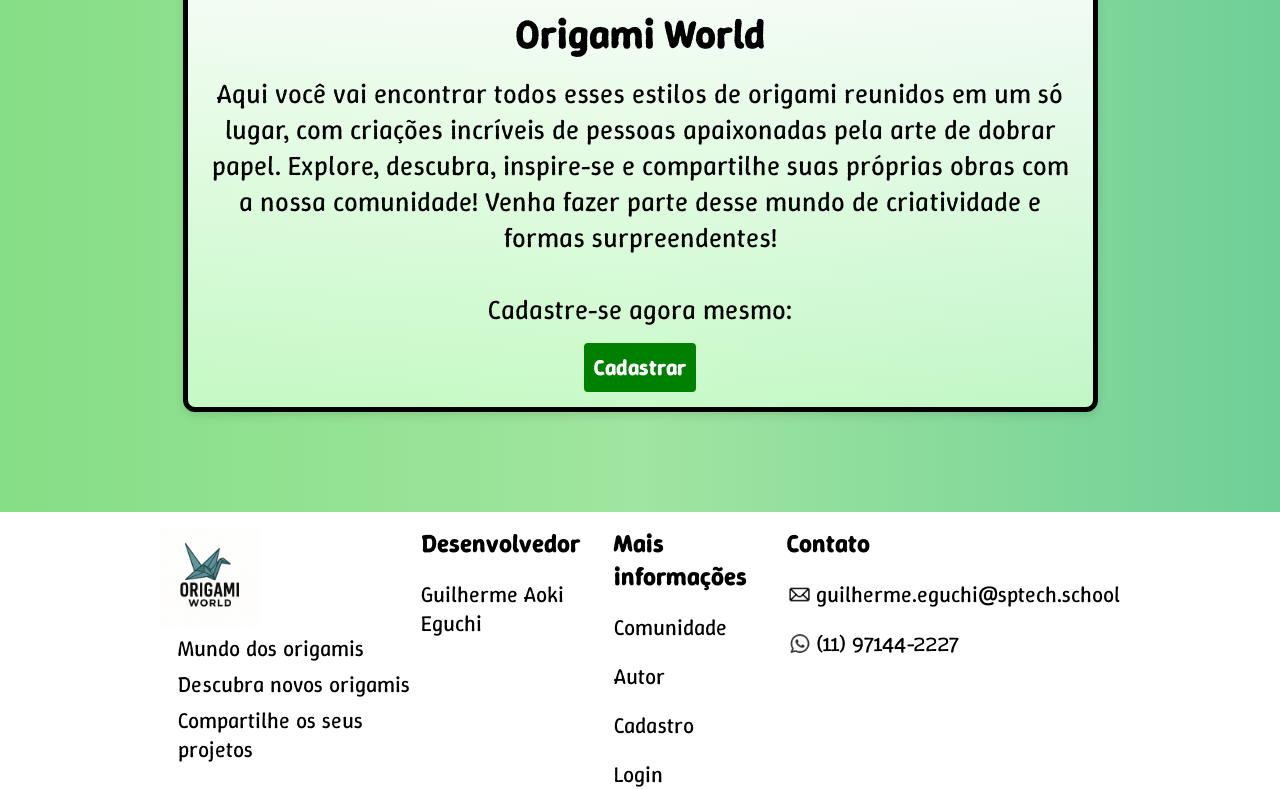
==== commit 4aab90d1: "Estilizando as últimas alterações" ====
--- a/web-data-viz/public/index.html
+++ b/web-data-viz/public/index.html
@@ -45,17 +45,14 @@
             <div class="borda">
                 <p>Com origem no Japão, o origami, "ori" (dobrar) e "kami" (papel), é a prática de dobrar um papel
                     transformando ele em uma escultura. Geralmente sem a utilização de cola, cortes ou marcações no
-                    papel.
-                    Com o tempo, as técnicas de dobradura se popularizaram pelo mundo, tornando-se uma forma de
-                    expressão
-                    artística e uma tradição passada de geração em geração.</p>
-                <p>Uma das figuras mais conhecidas dessa
-                    arte é o <b>tsuru</b>, o pássaro sagrado japonês, símbolo de paz, esperança e longevidade.</p>
+                    papel. Com o tempo, as técnicas de dobradura se popularizaram pelo mundo, tornando-se uma forma de
+                    expressão artística e uma tradição passada de geração em geração.</p>
+                <p>Uma das figuras mais conhecidas dessa arte é o <b>tsuru</b>, o pássaro sagrado japonês, símbolo de paz, esperança e longevidade.</p>
             </div>
         </div>
         <div class="main_tsuru">
             <div class="borda">
-                <p>Existe até mesmo uma lenda, que diz que quem dobrar <b>1000 tsurus</b> pensando em um desejo, esse desejo irá se concretizar. <br>
+                <p>Existe até mesmo uma lenda, que diz que quem dobrar <b>1000 tsurus</b> pensando em um desejo, este desejo irá se concretizar. <br>
                     Uma das origens dessa lenda é de uma garota chamada Sadako Sasaki que, aos 2 anos, foi exposta à radiação da bomba 
                     atômica em Hiroshima. Sadako conseguiu fazer 646 tsurus antes de falecer, em 25 de outubro de 1955, e seus amigos completaram 
                     os mil para enterrá-la com eles. Em sua homenagem, foi erguido um monumento no Parque da Paz com a mensagem: <b>“Este é o nosso 
@@ -70,7 +67,7 @@
                 características e propósitos. Conheça abaixo alguns dos tipos de origami mais conhecidos:</p>
         </div>
         <div class="origami_tipo">
-            <img class="main_img" src="./img/7.jpeg" alt="">
+            <img class="main_img" src="./img/Balão tradicional.jpeg" alt="">
             <div class="borda">
                 <h2>Origami Tradicional</h2>
                 <p>É o estilo mais clássico e conhecido, onde se criam formas simples e simbólicas, como animais, flores
@@ -80,14 +77,14 @@
         <div class="origami_tipo">
             <div class="borda">
                 <h2>Origami Modular</h2>
-                <p>Nesse estilo, várias peças de papel dobradas são encaixadas umas às outras para formar estruturas
+                <p>Nesse estilo, várias peças de papel são dobradas e encaixadas umas às outras para formar estruturas
                     maiores e complexas, como estrelas, cubos e esferas. Cada módulo é feito separadamente e unido
                     apenas por dobras, sem cola.</p>
             </div>
-            <img class="main_img" src="./img/9.jpeg" alt="">
+            <img class="main_img" src="./img/Icosaedro.jpeg" alt="">
         </div>
         <div class="origami_tipo">
-            <img class="main_img" src="./img/6.jpeg" alt="">
+            <img class="main_img" src="./img/Herringbone Tesselation.jpeg" alt="">
             <div class="borda">
                 <h2>Origami Tessellation</h2>
                 <p>Baseado em padrões geométricos repetitivos, o origami tessellation utiliza dobras em série para criar
@@ -99,11 +96,11 @@
             <div class="borda">
                 <h2>Origami 3D</h2>
                 <p>O Origami 3D é uma variação moderna do origami modular, onde centenas de pequenos módulos, geralmente
-                    dobrados em forma de triângulo, são encaixados para formar esculturas tridimensionais detalhadas,
+                    dobrados em forma de triângulos, são encaixados para formar esculturas tridimensionais detalhadas,
                     como animais, flores e objetos decorativos. Diferente do origami tradicional, que utiliza uma única
                     folha, essa técnica impressiona pelo volume, profundidade e solidez das peças.</p>
             </div>
-            <img class="main_img" src="./img/4.jpeg" alt="">
+            <img class="main_img" src="./img/DeBugger.jpeg" alt="">
         </div>
         <div class="diferente_tipo" id="cadastrarOrigamiWorld">
             <h2>Origami World</h2>
@@ -151,6 +148,7 @@
     }
 
     var logado = sessionStorage.getItem('logado');
+    // Verifica se o usuário já foi logado
     if (logado == 'logadoSim') {
         navbar_cadastro.style.display = 'none';
         navbar_login.style.display = 'none';
@@ -166,9 +164,9 @@
     }
 
     document.querySelector('#navbar_sair').onclick = (e) => {
-        e.preventDefault();
+        e.preventDefault(); // Impede com que o comando aconteça, foi utilizado para conseguir mudar de janela para o index.html.
         sessionStorage.setItem('logado', 'logadoNao');
-        window.location.href = './login.html';
+        window.location.href = './index.html';
     }
 </script>
 
--- a/web-data-viz/public/css/style.css
+++ b/web-data-viz/public/css/style.css
@@ -101,9 +101,9 @@
     border: black solid 5px;
     padding: 15px;
     gap: 15px;
-    background: linear-gradient(rgba(255, 255, 255, 0.9), rgba(210, 255, 210, 0.8));
+    background: linear-gradient(#ffffffe6, #d2ffd2cc);
     border-radius: 12px;
-    box-shadow: 0 4px 10px rgba(0, 0, 0, 0.1);
+    box-shadow: 0 4px 10px #0000001a;
 }
 
 .main_tsuru p {
@@ -118,9 +118,9 @@
     padding: 30px 20px;
     gap: 30px;
     width: 48%;
-    background: linear-gradient(rgba(255, 255, 255, 0.9), rgba(210, 255, 210, 0.8));
+    background: linear-gradient(#ffffffe6, #d2ffd2cc);
     border-radius: 12px;
-    box-shadow: 0 4px 10px rgba(0, 0, 0, 0.1);
+    box-shadow: 0 4px 10px #0000001a;
 }
 
 .origami_tipo {
@@ -166,6 +166,7 @@
 .comunidade_img {
     display: flex;
     height: 500px;
+    max-width: 800px;
     border: black solid 5px;
 }
 
@@ -207,9 +208,9 @@
     width: 50%;
     border: black solid 2px;
     padding: 20px;
-    background: linear-gradient(rgba(255, 255, 255, 0.9), rgba(210, 255, 210, 0.8));
+    background: linear-gradient(#ffffffe6, #d2ffd2cc);
     border-radius: 12px;
-    box-shadow: 0 4px 10px rgba(0, 0, 0, 0.1);
+    box-shadow: 0 4px 10px #0000001a;
 }
 
 .autor h1 {
@@ -264,15 +265,39 @@
     width: 80%;
 }
 
-.com_login .comeco {
-    display: flex;
-    width: 40%;
+.comunidade .borda {
+    display: none;
+    flex-direction: column;
+    align-items: center;
+    font-size: 25px;
+    border: black solid 5px;
+    padding: 30px 20px;
+    gap: 30px;
+    width: 50%;
+    background: linear-gradient(#ffffffe6, #d2ffd2cc);
+    border-radius: 12px;
+    box-shadow: 0 4px 10px #0000001a;
+}
+
+.areaCompartilhar {
+    display: flex;
+    flex-direction: column;
+    align-items: center;
+}
+
+.areaCompartilhar span {
+    color: red;
+}
+
+.enviarProjeto {
+    display: flex;
+    width: 100%;
     justify-content: center;
     gap: 2%;
     align-items: center;
 }
 
-.com_login .comeco select {
+.enviarProjeto select {
     font-size: 18px;
     height: 30px;
     width: 190px;
@@ -280,7 +305,7 @@
     border: black solid 1px;
 }
 
-.com_login .comeco #ipt_pesquisar {
+.enviarProjeto input {
     font-size: 18px;
     width: 200px;
     height: 30px;
@@ -289,15 +314,24 @@
     text-align: center;
 }
 
-.com_login .comeco button {
-    width: 30px;
+.enviarProjeto #foto_origami {
+    width: fit-content;
+    height: 100%;
+    border: none;
+}
+
+.enviarProjeto #btn_enviarOrigami {
+    width: 90px;
     height: 30px;
     border: black solid 1px;
     border-radius: 8px;
-}
-
-.login #btn_pesquisar:hover {
+    font-size: 18px;
+    cursor: pointer;
+}
+
+.enviarProjeto #btn_enviarOrigami:hover {
     background-color: grey;
+    transition: 0.8s;
 }
 
 .com_login .exemplo {
@@ -381,7 +415,7 @@
     margin-right: 10px;
 }
 
-.heart-btn {
+.btnCurtir {
     display: flex;
     align-items: center;
     justify-content: center;
@@ -395,34 +429,34 @@
     transition: all 0.3s ease;
 }
 
-.heart-btn::before {
+.btnCurtir::before {
     content: "♡";
     position: absolute;
     color: #d32f2f;
     transition: all 0.2s;
 }
 
-.heart-btn.curtido {
+.btnCurtir.curtido {
     background-color: transparent;
 }
 
-.heart-btn.curtido::before {
+.btnCurtir.curtido::before {
     content: "♥";
     color: #ff0000;
     font-size: 50px;
 }
 
-.heart-btn:not(.curtido):hover {
+.btnCurtir:not(.curtido):hover {
     background-color: #ff9999;
     transform: scale(1.1);
-    box-shadow: 0 2px 8px rgba(0, 0, 0, 0.1);
-}
-
-.heart-btn:not(.curtido):hover::before {
+    box-shadow: 0 2px 8px #0000001a;
+}
+
+.btnCurtir:not(.curtido):hover::before {
     transform: scale(1.15);
 }
 
-.heart-btn:active {
+.btnCurtir:active {
     transform: scale(0.95);
 }
 
@@ -483,12 +517,13 @@
 /* MAIN CADASTRO */
 
 .cadastro {
-    height: var(--tamanho_main);
+    height: calc(100vh - var(--tamanho_header) - var(--tamanho_footer) - 50px);
     background: linear-gradient(to right, #86de86, #a0e5a0, #6fcf97);
     padding: 20px 30px;
     display: flex;
     flex-direction: column;
     align-items: center;
+    justify-content: center;
     font-size: 27px;
 }
 
@@ -500,7 +535,7 @@
     background-color: #f5f3eb;
     color: #000000;
     width: 30%;
-    height: 100%;
+    height: fit-content;
     padding: 30px;
     border-radius: 30px;
 }
@@ -554,7 +589,7 @@
     background-color: #f5f3eb;
     color: #000000;
     width: 30%;
-    height: 415px;
+    height: fit-content;
     padding: 30px;
     border-radius: 30px;
 }
@@ -669,7 +704,6 @@
 
 /* QUIZ */
 :root {
-    --primary-brand-color: black;
     --success: #198754;
     --success-dark: #095c36;
     --success-light: #c5fce2;
@@ -679,9 +713,6 @@
     --danger: #dc3545;
     --danger-dark: #990c19;
     --danger-light: #f0c1c6;
-    --new-gray: #CCCCCC;
-    --new-black: #212427;
-    --new-white: #E8E8E8;
 }
 
 .quiz {
@@ -693,6 +724,7 @@
     align-items: center;
     font-size: 27px;
     justify-content: center;
+    gap: 50px;
 }
 
 .quiz #inicioDoQuiz {
@@ -788,7 +820,7 @@
 }
 
 .quiz .border {
-    border: 3px solid var(--primary-brand-color);
+    border: 10px solid black;
     border-radius: 25px;
     padding: 25px;
 }
@@ -810,10 +842,6 @@
 .quiz .text-danger-with-bg {
     color: var(--danger-dark);
     background-color: var(--danger-light);
-}
-
-.quiz .text-new-gray {
-    color: var(--new-gray);
 }
 
 .quiz .grafico {
@@ -874,10 +902,12 @@
 .quiz table td {
     background-color: #6fcf97;
 }
-.quiz table th, td {
-  border: 2px solid black;
-  padding: 8px 10px;
-  border-radius: 10px;
+
+.quiz table th,
+td {
+    border: 2px solid black;
+    padding: 8px 10px;
+    border-radius: 10px;
 }
 
 /* FOOTER */
